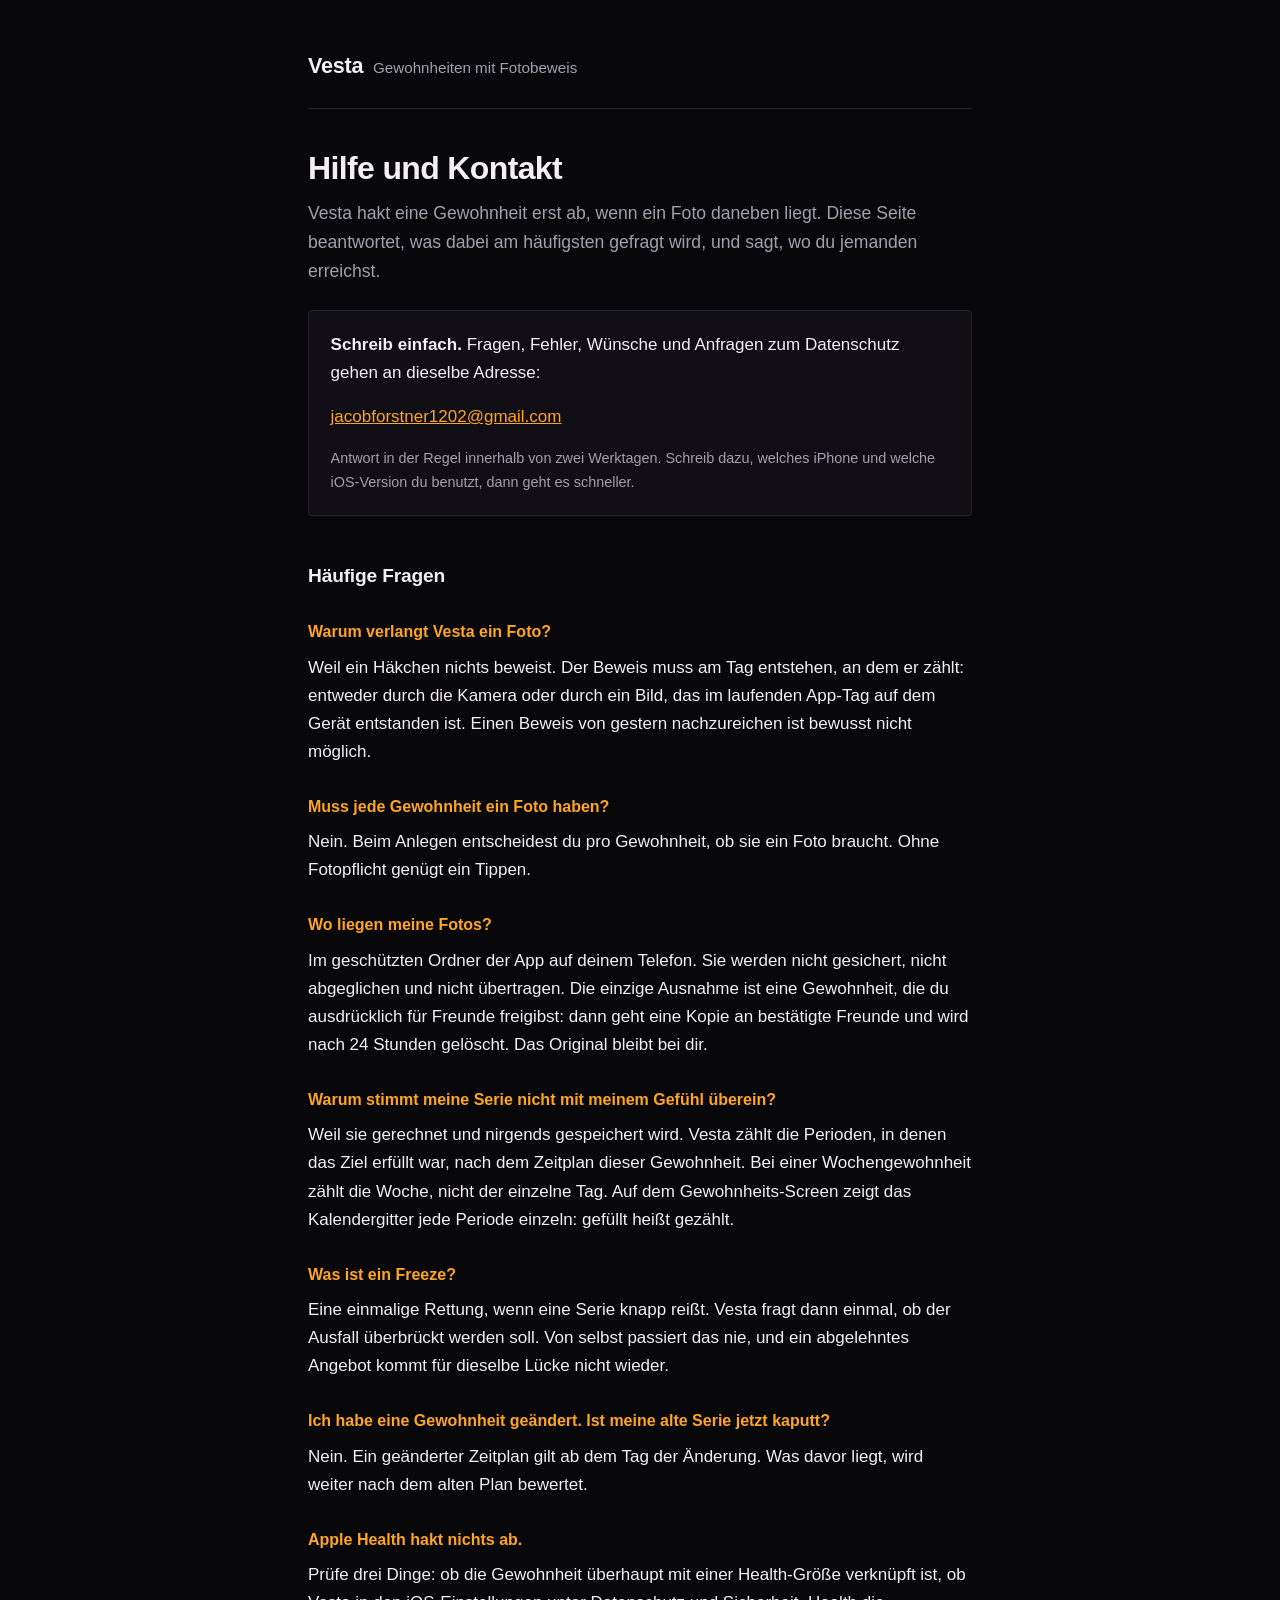
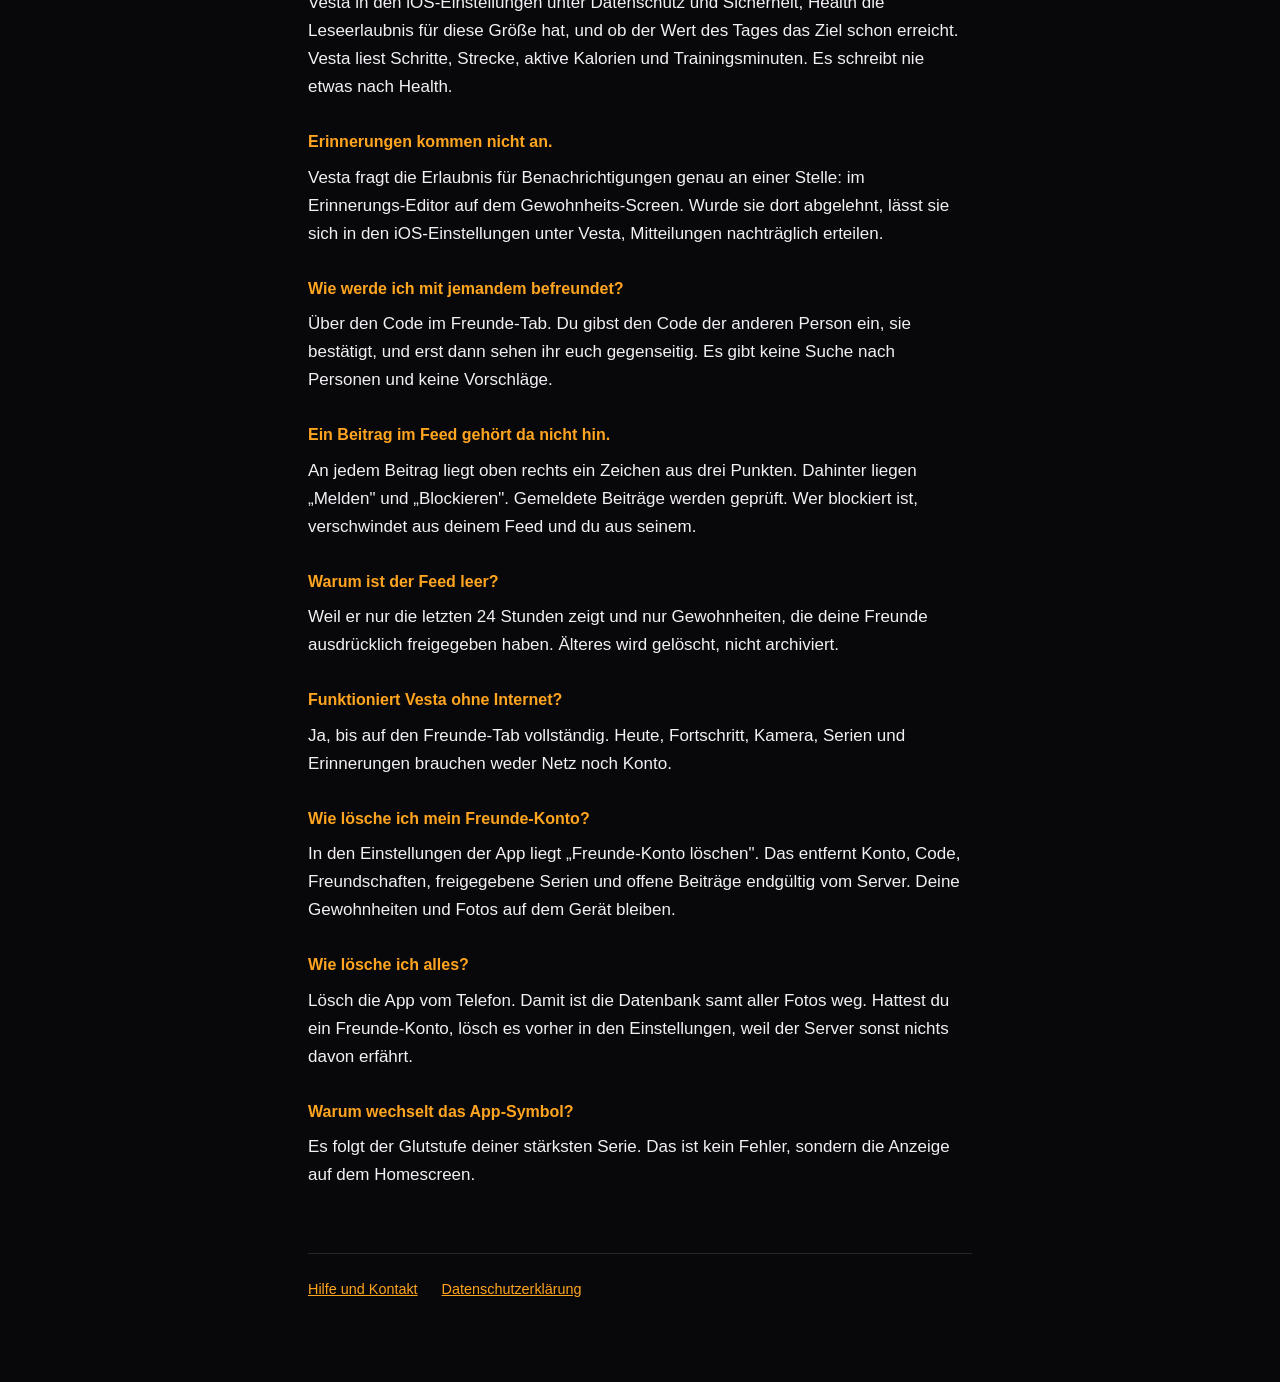
==== index.html @ f171bfe9 "Datenschutzerklärung und Support-Seite für Vesta Der App-Store-Eintrag verlangt beide URLs öffentlic" ====
<!doctype html>
<html lang="de">
<head>
<meta charset="utf-8">
<meta name="viewport" content="width=device-width, initial-scale=1">
<title>Vesta — Hilfe und Kontakt</title>
<link rel="stylesheet" href="style.css">
</head>
<body>
<div class="wrap">

<header class="top">
  <a class="brand" href="./"><strong>Vesta</strong> <span>Gewohnheiten mit Fotobeweis</span></a>
</header>

<h1>Hilfe und Kontakt</h1>
<p class="lede">Vesta hakt eine Gewohnheit erst ab, wenn ein Foto daneben liegt. Diese Seite beantwortet, was dabei am häufigsten gefragt wird, und sagt, wo du jemanden erreichst.</p>

<div class="card">
<p><strong>Schreib einfach.</strong> Fragen, Fehler, Wünsche und Anfragen zum Datenschutz gehen an dieselbe Adresse:</p>
<p><a href="mailto:jacobforstner1202@gmail.com">jacobforstner1202@gmail.com</a></p>
<p class="meta">Antwort in der Regel innerhalb von zwei Werktagen. Schreib dazu, welches iPhone und welche iOS&#8209;Version du benutzt, dann geht es schneller.</p>
</div>

<h2>Häufige Fragen</h2>

<h3>Warum verlangt Vesta ein Foto?</h3>
<p>Weil ein Häkchen nichts beweist. Der Beweis muss am Tag entstehen, an dem er zählt: entweder durch die Kamera oder durch ein Bild, das im laufenden App&#8209;Tag auf dem Gerät entstanden ist. Einen Beweis von gestern nachzureichen ist bewusst nicht möglich.</p>

<h3>Muss jede Gewohnheit ein Foto haben?</h3>
<p>Nein. Beim Anlegen entscheidest du pro Gewohnheit, ob sie ein Foto braucht. Ohne Fotopflicht genügt ein Tippen.</p>

<h3>Wo liegen meine Fotos?</h3>
<p>Im geschützten Ordner der App auf deinem Telefon. Sie werden nicht gesichert, nicht abgeglichen und nicht übertragen. Die einzige Ausnahme ist eine Gewohnheit, die du ausdrücklich für Freunde freigibst: dann geht eine Kopie an bestätigte Freunde und wird nach 24 Stunden gelöscht. Das Original bleibt bei dir.</p>

<h3>Warum stimmt meine Serie nicht mit meinem Gefühl überein?</h3>
<p>Weil sie gerechnet und nirgends gespeichert wird. Vesta zählt die Perioden, in denen das Ziel erfüllt war, nach dem Zeitplan dieser Gewohnheit. Bei einer Wochengewohnheit zählt die Woche, nicht der einzelne Tag. Auf dem Gewohnheits&#8209;Screen zeigt das Kalendergitter jede Periode einzeln: gefüllt heißt gezählt.</p>

<h3>Was ist ein Freeze?</h3>
<p>Eine einmalige Rettung, wenn eine Serie knapp reißt. Vesta fragt dann einmal, ob der Ausfall überbrückt werden soll. Von selbst passiert das nie, und ein abgelehntes Angebot kommt für dieselbe Lücke nicht wieder.</p>

<h3>Ich habe eine Gewohnheit geändert. Ist meine alte Serie jetzt kaputt?</h3>
<p>Nein. Ein geänderter Zeitplan gilt ab dem Tag der Änderung. Was davor liegt, wird weiter nach dem alten Plan bewertet.</p>

<h3>Apple Health hakt nichts ab.</h3>
<p>Prüfe drei Dinge: ob die Gewohnheit überhaupt mit einer Health&#8209;Größe verknüpft ist, ob Vesta in den iOS&#8209;Einstellungen unter Datenschutz und Sicherheit, Health die Leseerlaubnis für diese Größe hat, und ob der Wert des Tages das Ziel schon erreicht. Vesta liest Schritte, Strecke, aktive Kalorien und Trainingsminuten. Es schreibt nie etwas nach Health.</p>

<h3>Erinnerungen kommen nicht an.</h3>
<p>Vesta fragt die Erlaubnis für Benachrichtigungen genau an einer Stelle: im Erinnerungs&#8209;Editor auf dem Gewohnheits&#8209;Screen. Wurde sie dort abgelehnt, lässt sie sich in den iOS&#8209;Einstellungen unter Vesta, Mitteilungen nachträglich erteilen.</p>

<h3>Wie werde ich mit jemandem befreundet?</h3>
<p>Über den Code im Freunde&#8209;Tab. Du gibst den Code der anderen Person ein, sie bestätigt, und erst dann sehen ihr euch gegenseitig. Es gibt keine Suche nach Personen und keine Vorschläge.</p>

<h3>Ein Beitrag im Feed gehört da nicht hin.</h3>
<p>An jedem Beitrag liegt oben rechts ein Zeichen aus drei Punkten. Dahinter liegen „Melden" und „Blockieren". Gemeldete Beiträge werden geprüft. Wer blockiert ist, verschwindet aus deinem Feed und du aus seinem.</p>

<h3>Warum ist der Feed leer?</h3>
<p>Weil er nur die letzten 24 Stunden zeigt und nur Gewohnheiten, die deine Freunde ausdrücklich freigegeben haben. Älteres wird gelöscht, nicht archiviert.</p>

<h3>Funktioniert Vesta ohne Internet?</h3>
<p>Ja, bis auf den Freunde&#8209;Tab vollständig. Heute, Fortschritt, Kamera, Serien und Erinnerungen brauchen weder Netz noch Konto.</p>

<h3>Wie lösche ich mein Freunde&#8209;Konto?</h3>
<p>In den Einstellungen der App liegt „Freunde&#8209;Konto löschen". Das entfernt Konto, Code, Freundschaften, freigegebene Serien und offene Beiträge endgültig vom Server. Deine Gewohnheiten und Fotos auf dem Gerät bleiben.</p>

<h3>Wie lösche ich alles?</h3>
<p>Lösch die App vom Telefon. Damit ist die Datenbank samt aller Fotos weg. Hattest du ein Freunde&#8209;Konto, lösch es vorher in den Einstellungen, weil der Server sonst nichts davon erfährt.</p>

<h3>Warum wechselt das App&#8209;Symbol?</h3>
<p>Es folgt der Glutstufe deiner stärksten Serie. Das ist kein Fehler, sondern die Anzeige auf dem Homescreen.</p>

<footer class="bottom">
  <a href="./">Hilfe und Kontakt</a>
  <a href="datenschutz.html">Datenschutzerklärung</a>
</footer>

</div>
</body>
</html>
---- style.css ----
:root {
  --bg: #08070A;
  --surface: #100E14;
  --border: #262230;
  --text: #F2EFF5;
  --muted: #A39FAD;
  --ember: #FFA51F;
}

* { box-sizing: border-box; }

html { -webkit-text-size-adjust: 100%; }

body {
  margin: 0;
  background: var(--bg);
  color: var(--text);
  font-family: -apple-system, BlinkMacSystemFont, "Segoe UI", Roboto, Helvetica, Arial, sans-serif;
  font-size: 17px;
  line-height: 1.65;
}

.wrap {
  max-width: 44rem;
  margin: 0 auto;
  padding: 3rem 1.25rem 5rem;
}

header.top {
  border-bottom: 1px solid var(--border);
  margin-bottom: 2.5rem;
  padding-bottom: 1.5rem;
}

.brand {
  display: flex;
  align-items: baseline;
  gap: 0.6rem;
  text-decoration: none;
  color: var(--text);
}

.brand strong { font-size: 1.35rem; letter-spacing: -0.01em; }
.brand span { color: var(--muted); font-size: 0.95rem; }

h1 {
  font-size: 2rem;
  line-height: 1.2;
  letter-spacing: -0.02em;
  margin: 0 0 0.75rem;
}

h2 {
  font-size: 1.2rem;
  margin: 2.75rem 0 0.75rem;
  letter-spacing: -0.01em;
}

h3 {
  font-size: 1rem;
  margin: 1.75rem 0 0.5rem;
  color: var(--ember);
}

p, ul, ol { margin: 0 0 1rem; }
ul, ol { padding-left: 1.35rem; }
li { margin-bottom: 0.4rem; }

a { color: var(--ember); }

.lede {
  color: var(--muted);
  font-size: 1.1rem;
}

.card {
  background: var(--surface);
  border: 1px solid var(--border);
  border-radius: 4px;
  padding: 1.25rem 1.35rem;
  margin: 1.5rem 0;
}

.card p:last-child, .card ul:last-child { margin-bottom: 0; }

.meta { color: var(--muted); font-size: 0.9rem; }

address { font-style: normal; }

table { border-collapse: collapse; width: 100%; font-size: 0.95rem; }
th, td { text-align: left; padding: 0.6rem 0.5rem; border-bottom: 1px solid var(--border); vertical-align: top; }
th { color: var(--muted); font-weight: 600; }

.scroll { overflow-x: auto; }

footer.bottom {
  border-top: 1px solid var(--border);
  margin-top: 4rem;
  padding-top: 1.5rem;
  color: var(--muted);
  font-size: 0.9rem;
}

footer.bottom a { margin-right: 1.25rem; }
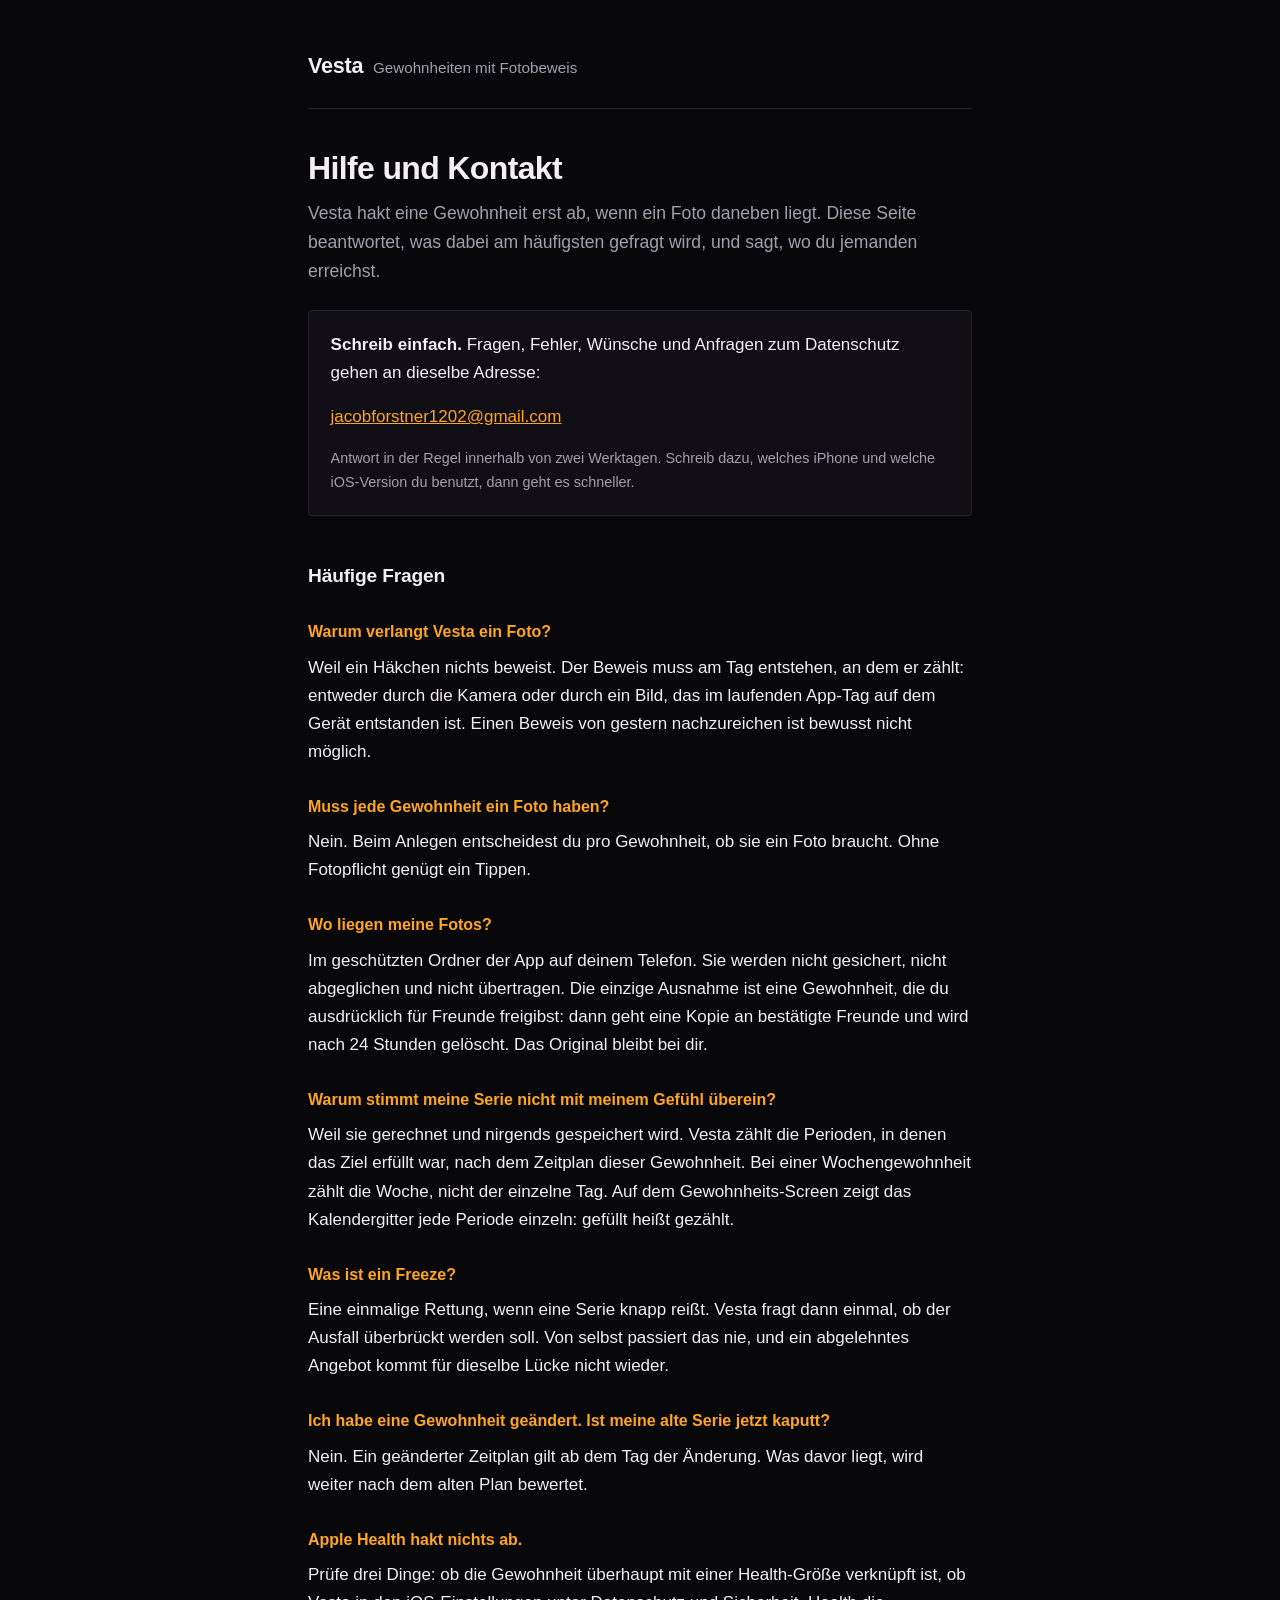
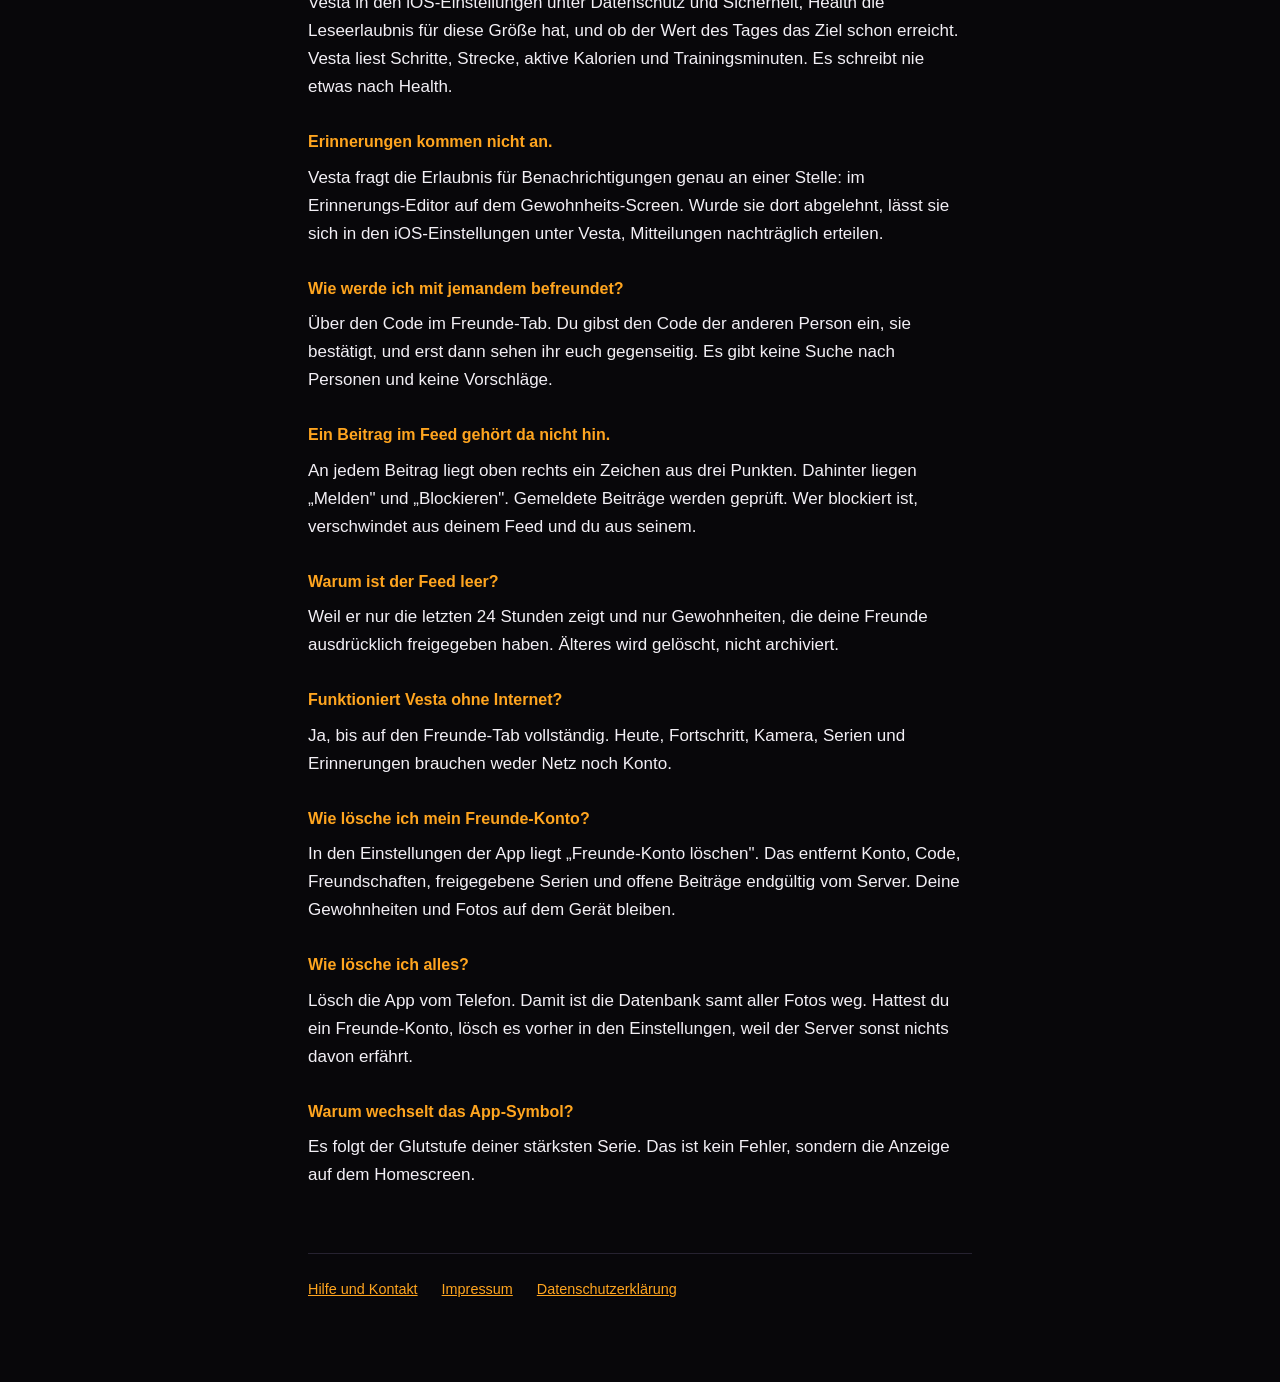
==== commit 3e27ce7b: "Link Impressum from help page footer" ====
--- a/index.html
+++ b/index.html
@@ -71,6 +71,7 @@
 
 <footer class="bottom">
   <a href="./">Hilfe und Kontakt</a>
+  <a href="impressum.html">Impressum</a>
   <a href="datenschutz.html">Datenschutzerklärung</a>
 </footer>
 
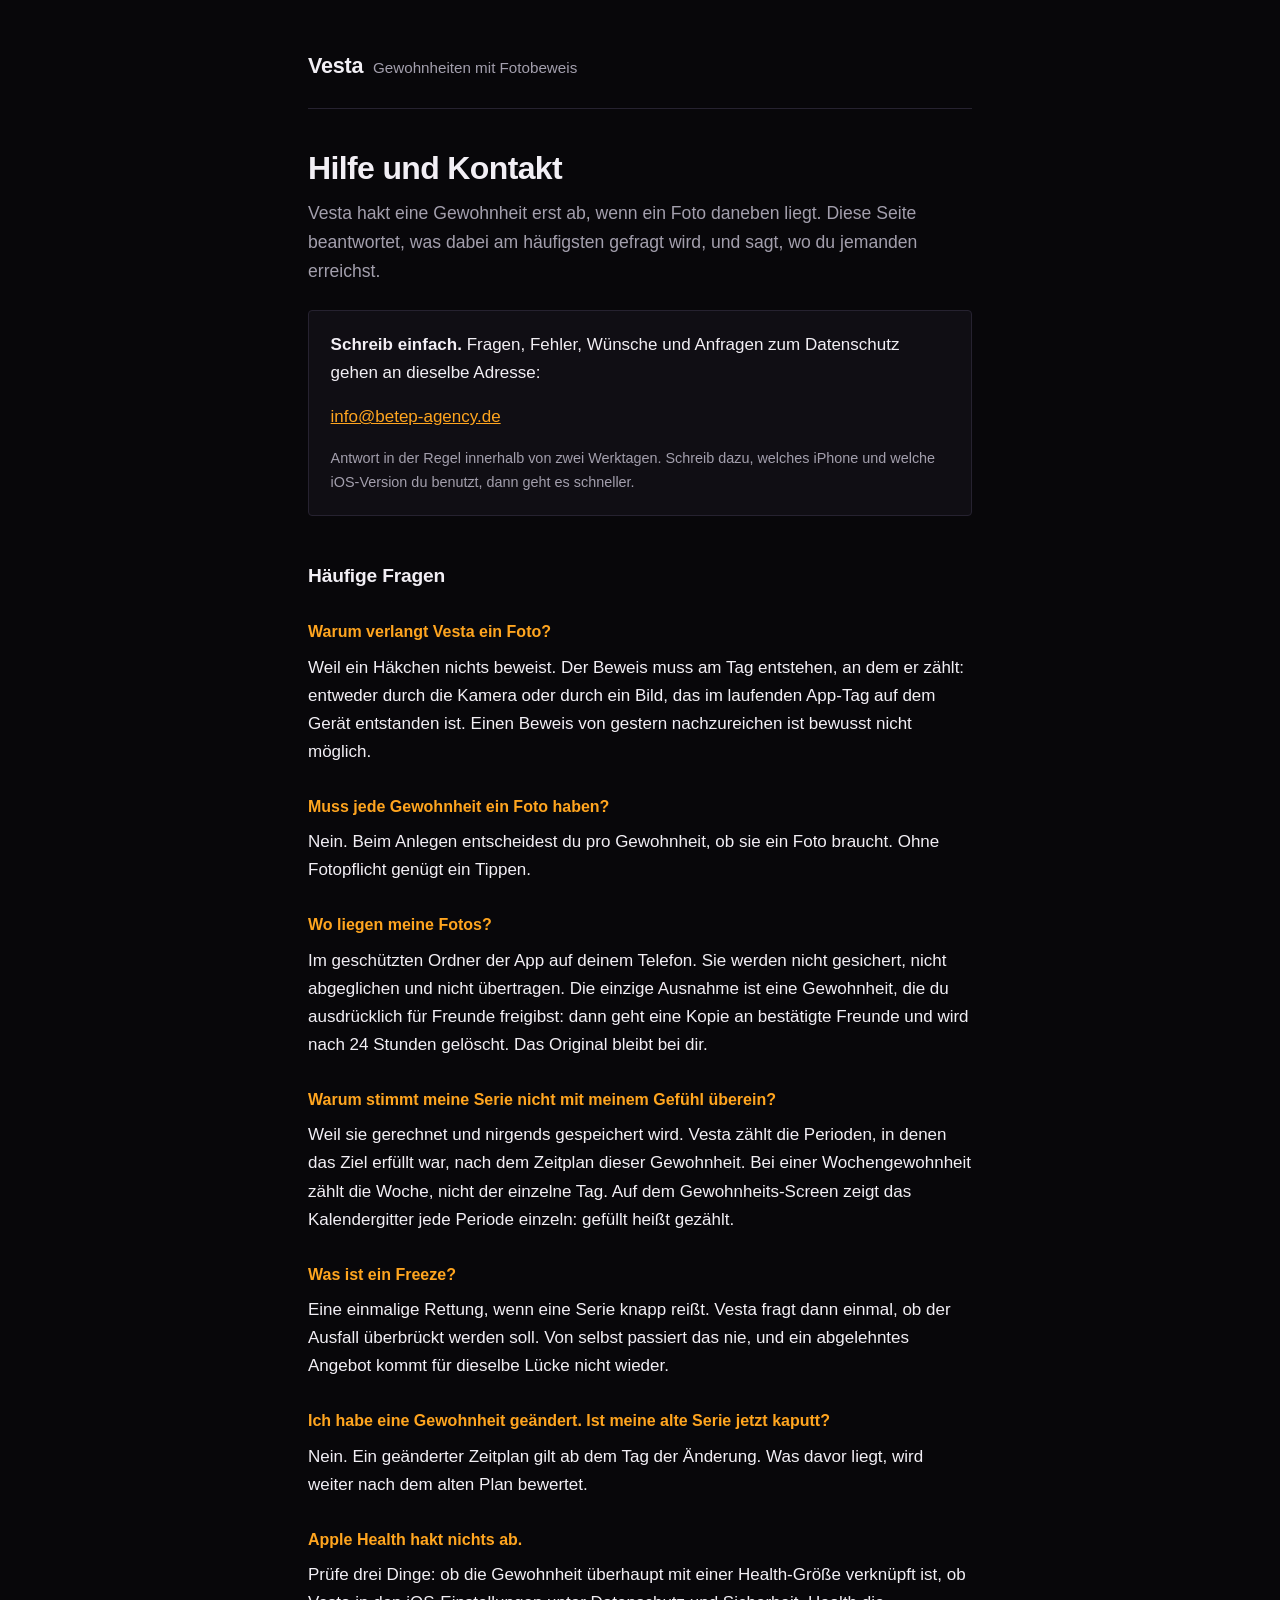
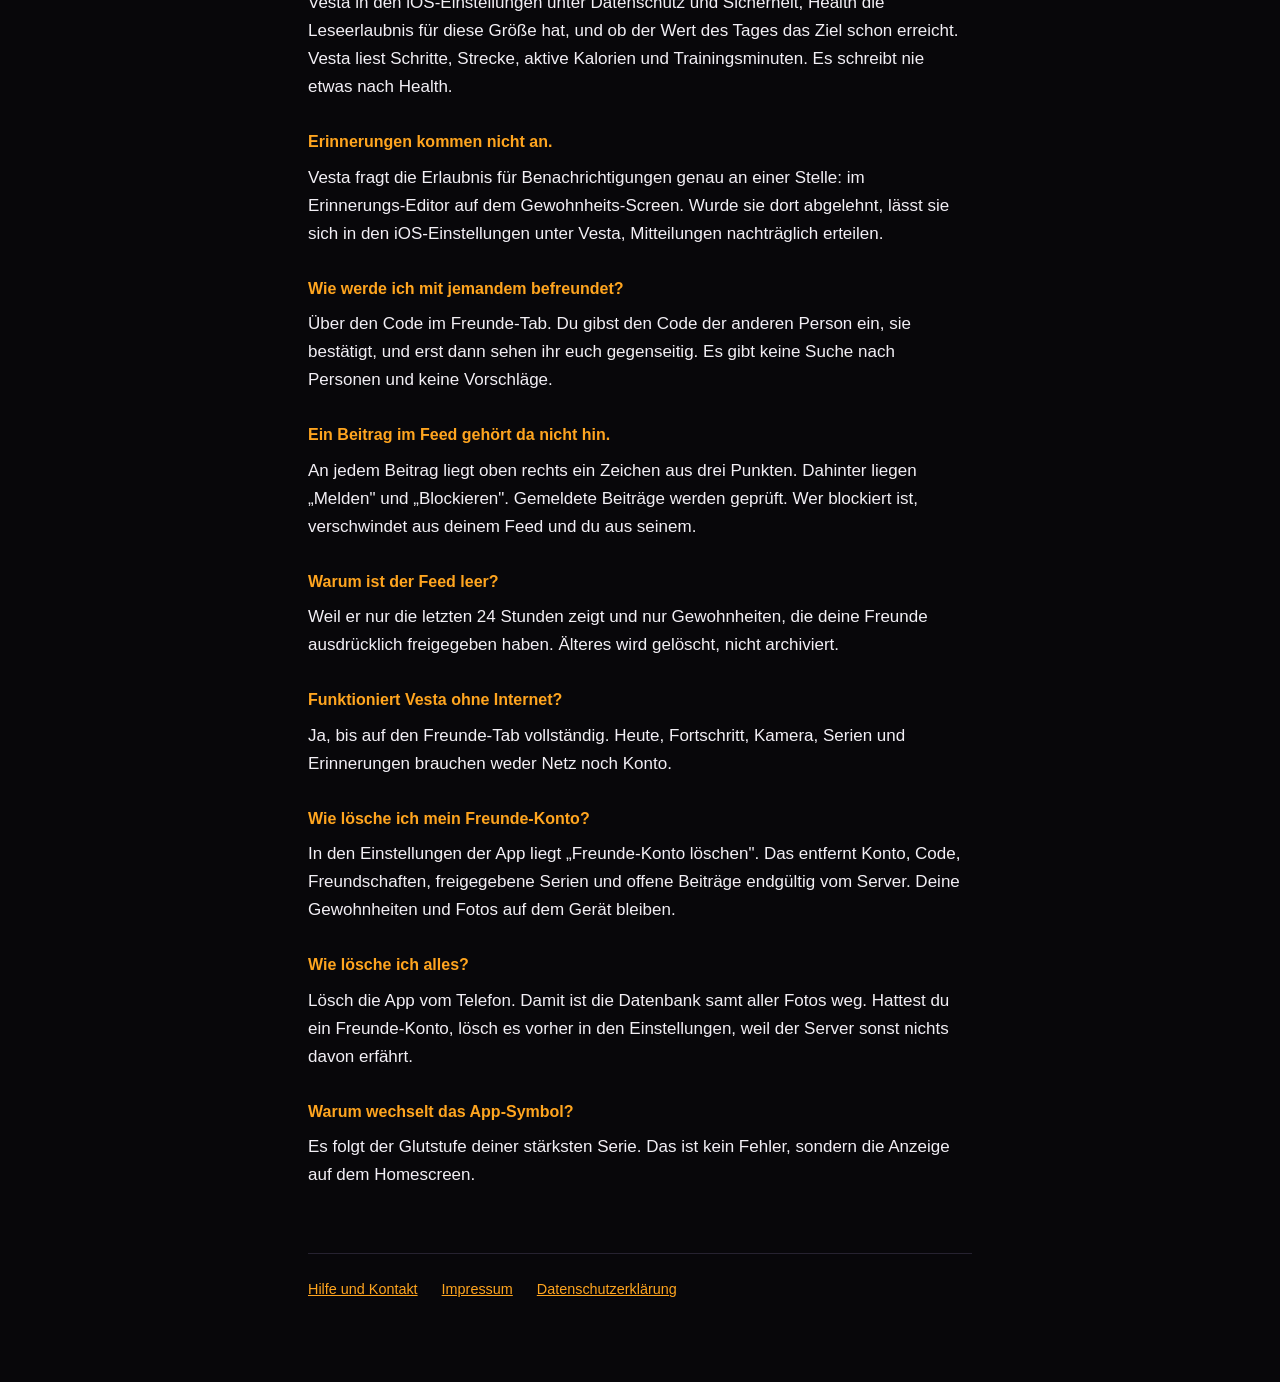
==== commit 02cec1e3: "Kontakt auf info@betep-agency.de, Inhaber Dominik Arndt benennen Co-Authored-By: Claude Opus 5 (1M c" ====
--- a/index.html
+++ b/index.html
@@ -18,7 +18,7 @@
 
 <div class="card">
 <p><strong>Schreib einfach.</strong> Fragen, Fehler, Wünsche und Anfragen zum Datenschutz gehen an dieselbe Adresse:</p>
-<p><a href="mailto:jacobforstner1202@gmail.com">jacobforstner1202@gmail.com</a></p>
+<p><a href="mailto:info@betep-agency.de">info@betep-agency.de</a></p>
 <p class="meta">Antwort in der Regel innerhalb von zwei Werktagen. Schreib dazu, welches iPhone und welche iOS&#8209;Version du benutzt, dann geht es schneller.</p>
 </div>
 
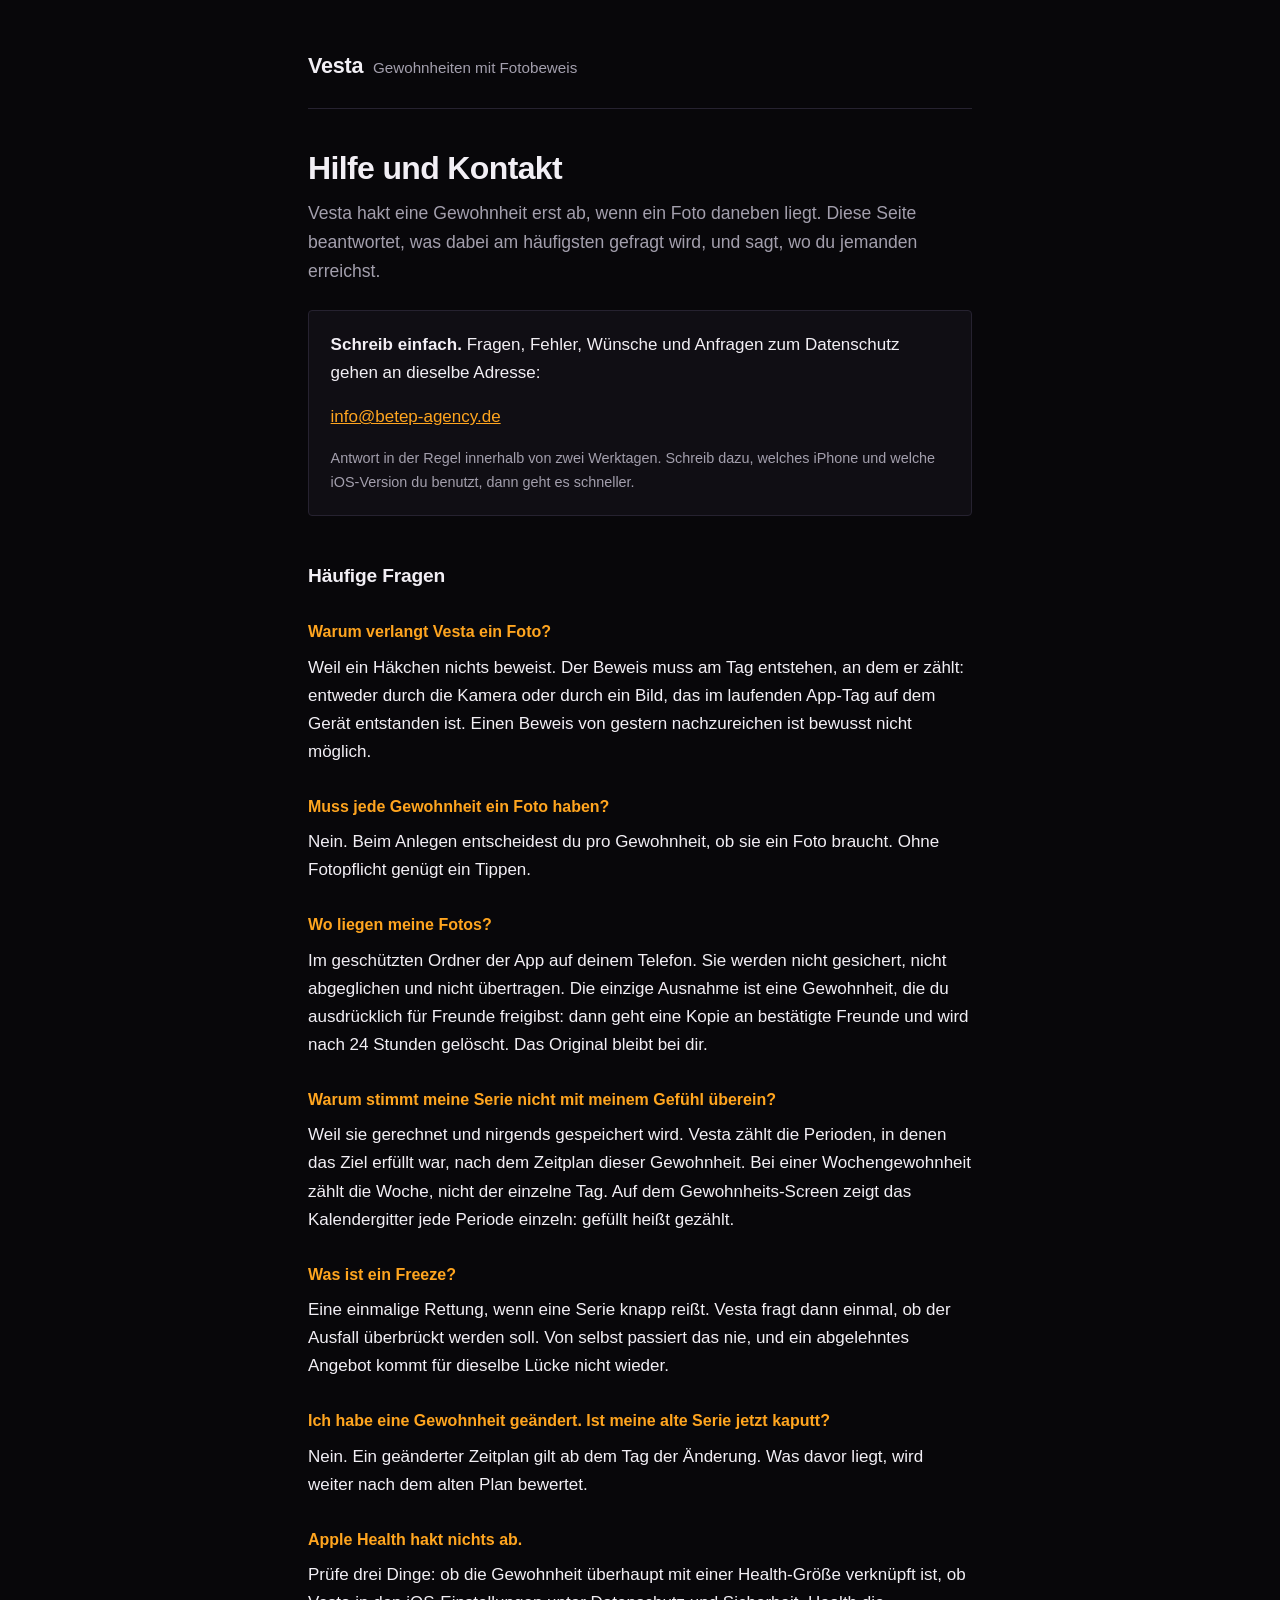
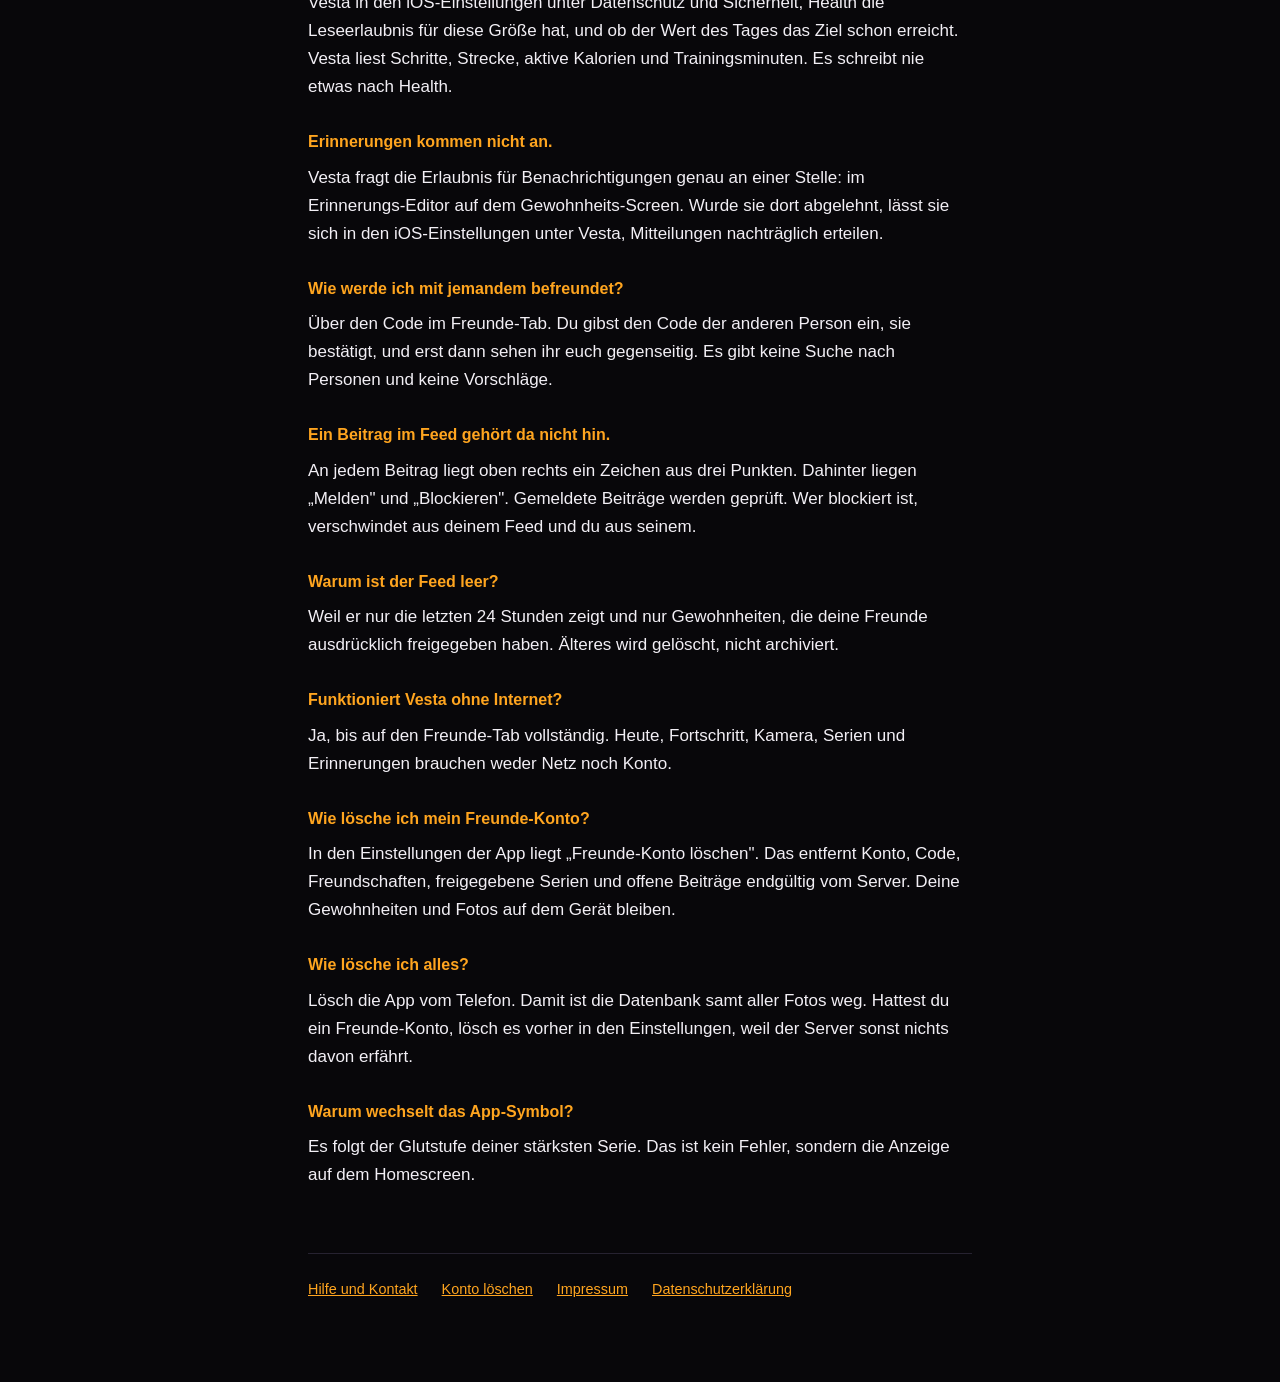
==== commit f7f480d7: "Add the account deletion page and link it from every footer Google Play requires a public page that " ====
--- a/index.html
+++ b/index.html
@@ -71,6 +71,7 @@
 
 <footer class="bottom">
   <a href="./">Hilfe und Kontakt</a>
+  <a href="loeschung.html">Konto löschen</a>
   <a href="impressum.html">Impressum</a>
   <a href="datenschutz.html">Datenschutzerklärung</a>
 </footer>
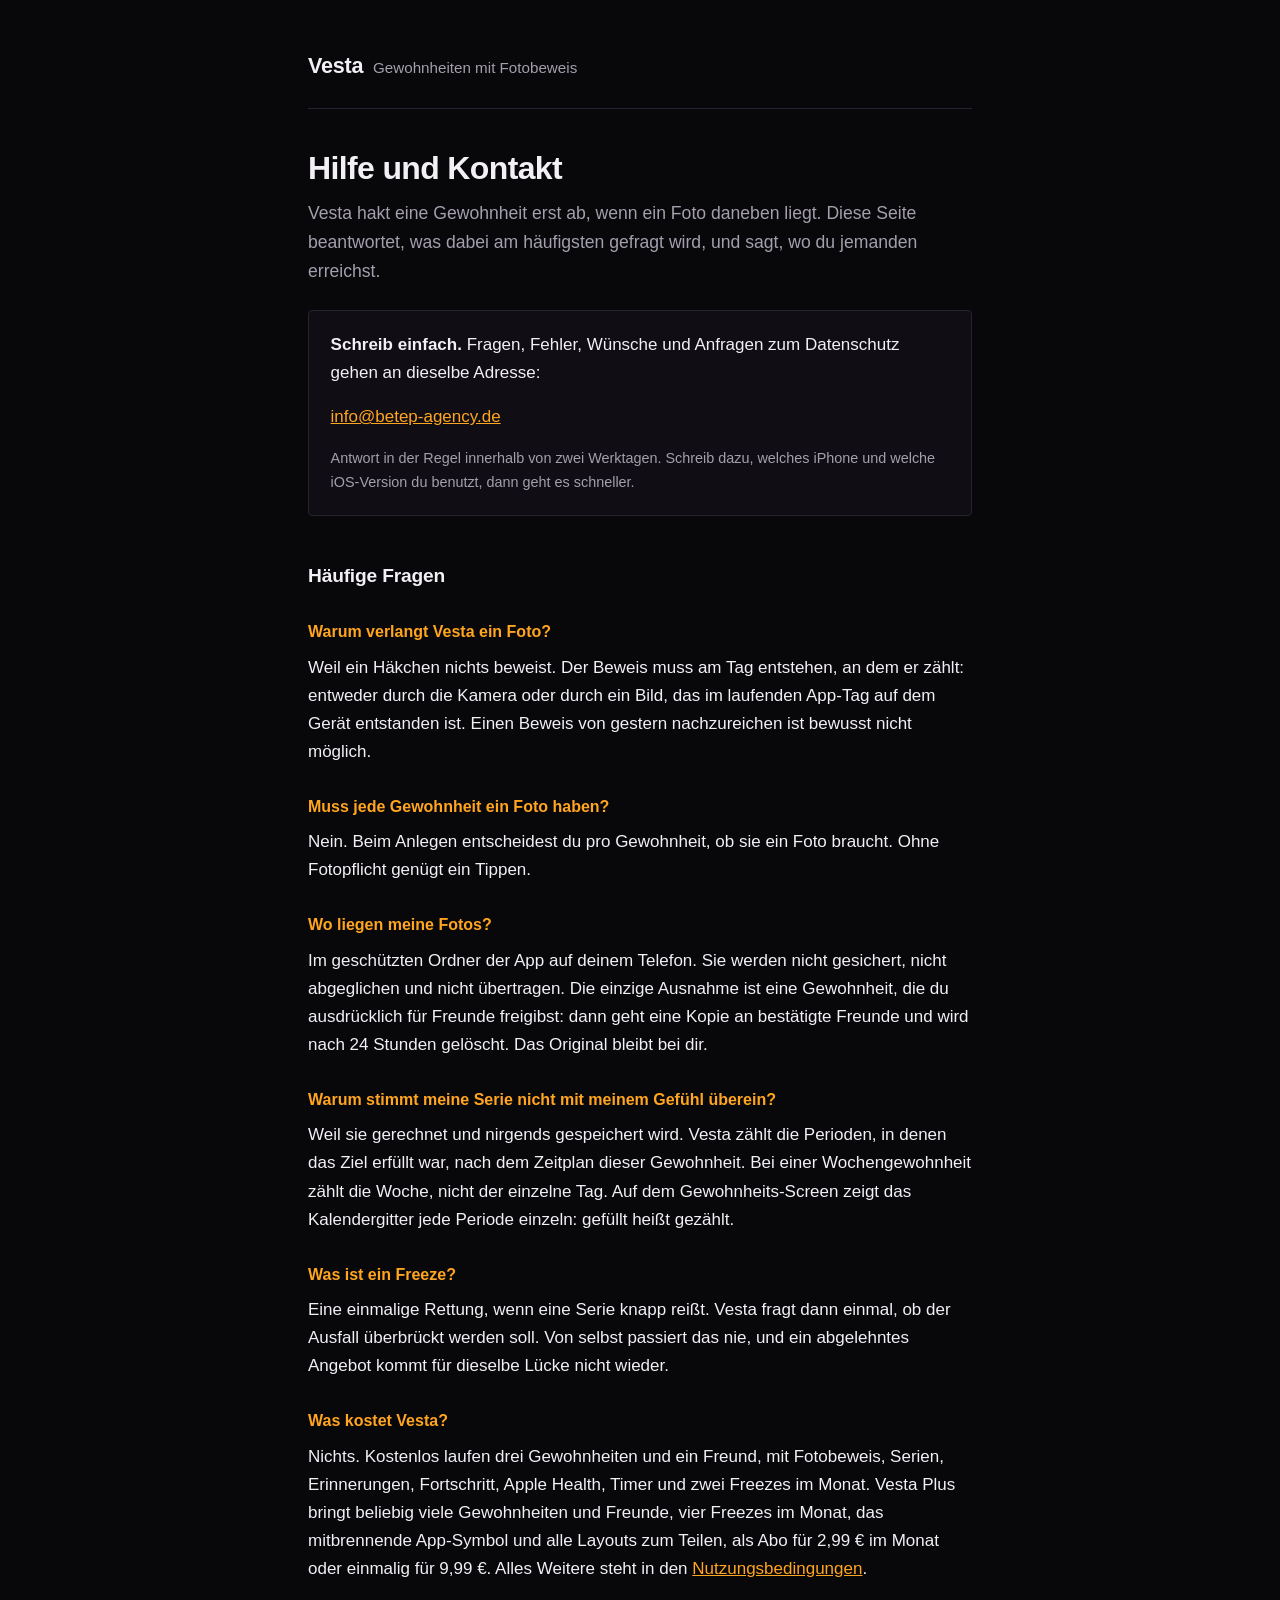
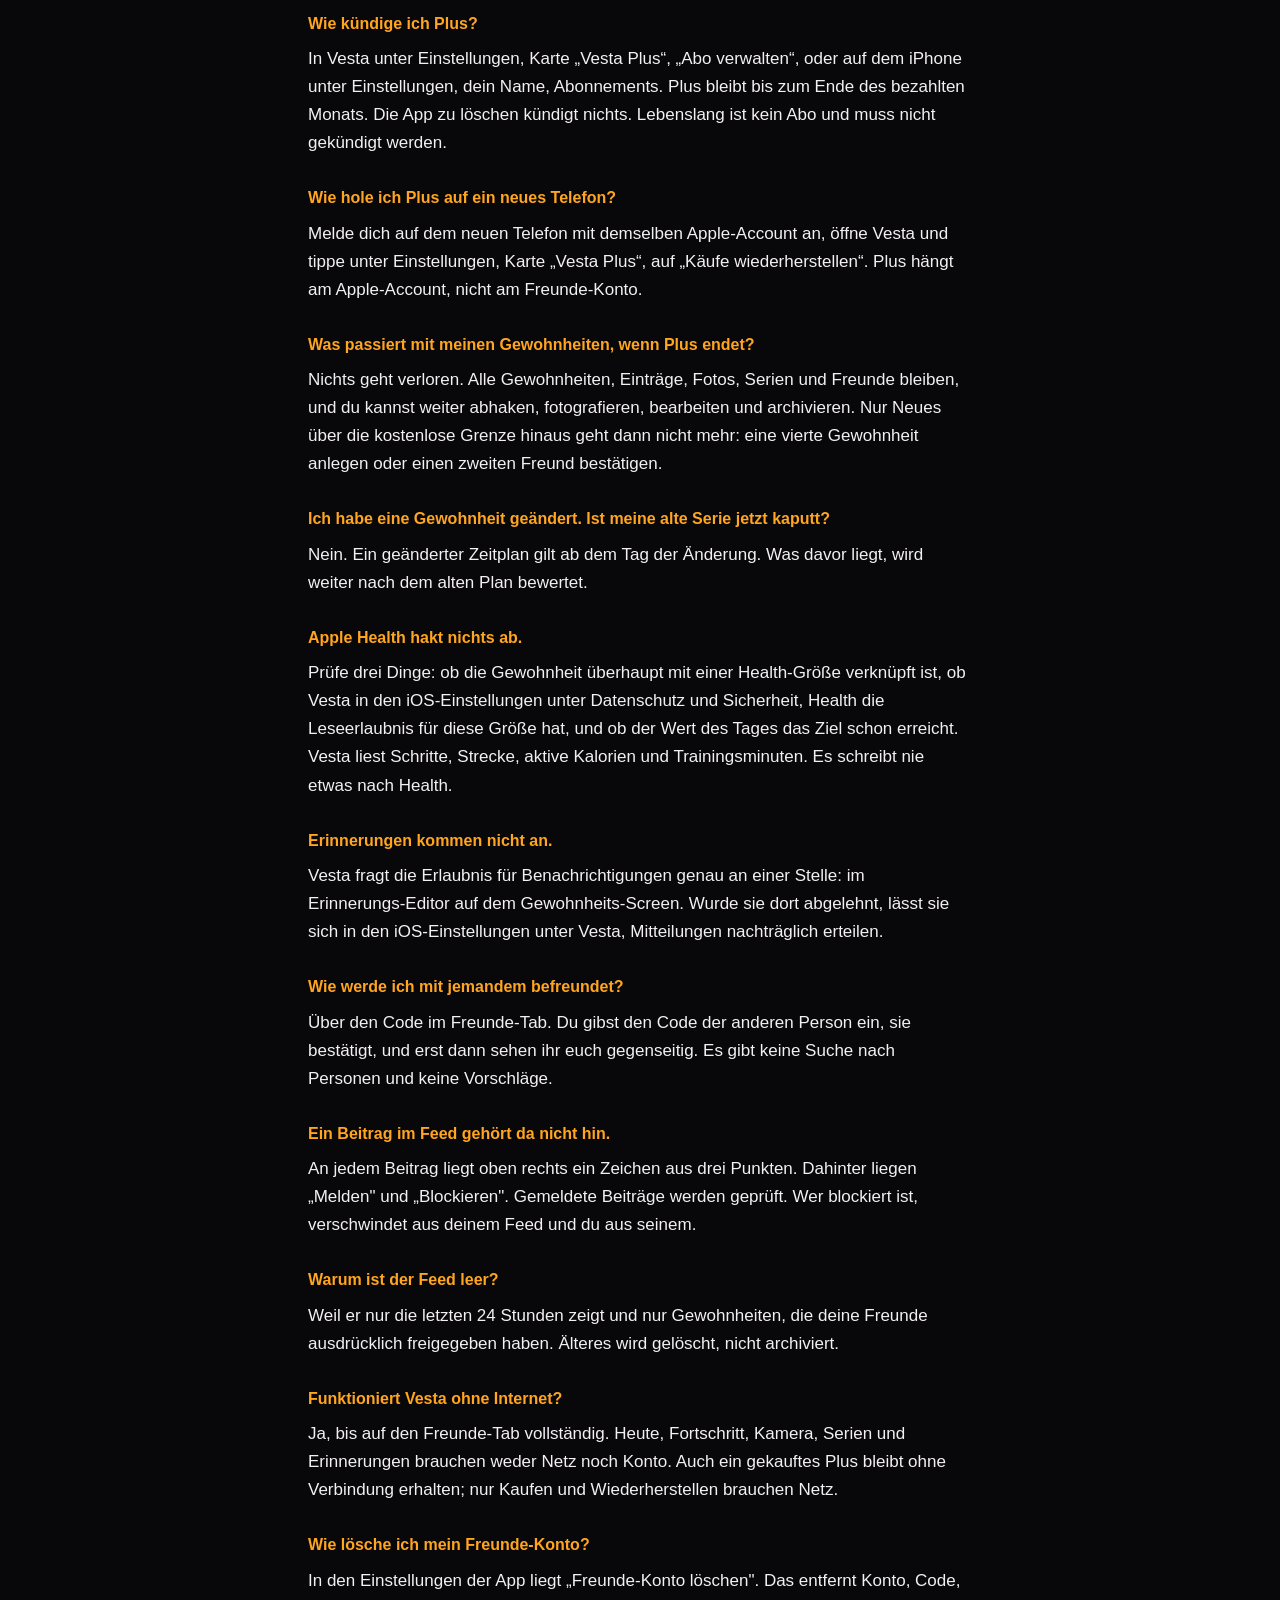
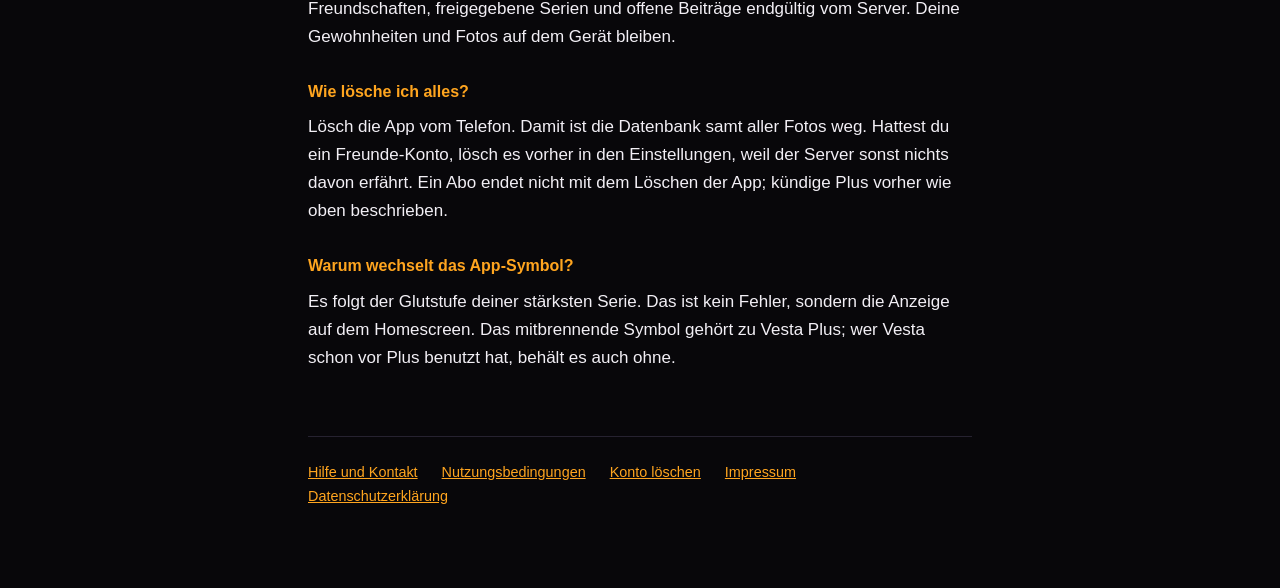
==== commit e840371a: "Add terms of use and the purchases section for Vesta Plus New page nutzungsbedingungen.html: provide" ====
--- a/index.html
+++ b/index.html
@@ -39,6 +39,18 @@
 <h3>Was ist ein Freeze?</h3>
 <p>Eine einmalige Rettung, wenn eine Serie knapp reißt. Vesta fragt dann einmal, ob der Ausfall überbrückt werden soll. Von selbst passiert das nie, und ein abgelehntes Angebot kommt für dieselbe Lücke nicht wieder.</p>
 
+<h3>Was kostet Vesta?</h3>
+<p>Nichts. Kostenlos laufen drei Gewohnheiten und ein Freund, mit Fotobeweis, Serien, Erinnerungen, Fortschritt, Apple Health, Timer und zwei Freezes im Monat. Vesta Plus bringt beliebig viele Gewohnheiten und Freunde, vier Freezes im Monat, das mitbrennende App&#8209;Symbol und alle Layouts zum Teilen, als Abo für 2,99 € im Monat oder einmalig für 9,99 €. Alles Weitere steht in den <a href="nutzungsbedingungen.html">Nutzungsbedingungen</a>.</p>
+
+<h3>Wie kündige ich Plus?</h3>
+<p>In Vesta unter Einstellungen, Karte „Vesta Plus“, „Abo verwalten“, oder auf dem iPhone unter Einstellungen, dein Name, Abonnements. Plus bleibt bis zum Ende des bezahlten Monats. Die App zu löschen kündigt nichts. Lebenslang ist kein Abo und muss nicht gekündigt werden.</p>
+
+<h3>Wie hole ich Plus auf ein neues Telefon?</h3>
+<p>Melde dich auf dem neuen Telefon mit demselben Apple&#8209;Account an, öffne Vesta und tippe unter Einstellungen, Karte „Vesta Plus“, auf „Käufe wiederherstellen“. Plus hängt am Apple&#8209;Account, nicht am Freunde&#8209;Konto.</p>
+
+<h3>Was passiert mit meinen Gewohnheiten, wenn Plus endet?</h3>
+<p>Nichts geht verloren. Alle Gewohnheiten, Einträge, Fotos, Serien und Freunde bleiben, und du kannst weiter abhaken, fotografieren, bearbeiten und archivieren. Nur Neues über die kostenlose Grenze hinaus geht dann nicht mehr: eine vierte Gewohnheit anlegen oder einen zweiten Freund bestätigen.</p>
+
 <h3>Ich habe eine Gewohnheit geändert. Ist meine alte Serie jetzt kaputt?</h3>
 <p>Nein. Ein geänderter Zeitplan gilt ab dem Tag der Änderung. Was davor liegt, wird weiter nach dem alten Plan bewertet.</p>
 
@@ -58,19 +70,20 @@
 <p>Weil er nur die letzten 24 Stunden zeigt und nur Gewohnheiten, die deine Freunde ausdrücklich freigegeben haben. Älteres wird gelöscht, nicht archiviert.</p>
 
 <h3>Funktioniert Vesta ohne Internet?</h3>
-<p>Ja, bis auf den Freunde&#8209;Tab vollständig. Heute, Fortschritt, Kamera, Serien und Erinnerungen brauchen weder Netz noch Konto.</p>
+<p>Ja, bis auf den Freunde&#8209;Tab vollständig. Heute, Fortschritt, Kamera, Serien und Erinnerungen brauchen weder Netz noch Konto. Auch ein gekauftes Plus bleibt ohne Verbindung erhalten; nur Kaufen und Wiederherstellen brauchen Netz.</p>
 
 <h3>Wie lösche ich mein Freunde&#8209;Konto?</h3>
 <p>In den Einstellungen der App liegt „Freunde&#8209;Konto löschen". Das entfernt Konto, Code, Freundschaften, freigegebene Serien und offene Beiträge endgültig vom Server. Deine Gewohnheiten und Fotos auf dem Gerät bleiben.</p>
 
 <h3>Wie lösche ich alles?</h3>
-<p>Lösch die App vom Telefon. Damit ist die Datenbank samt aller Fotos weg. Hattest du ein Freunde&#8209;Konto, lösch es vorher in den Einstellungen, weil der Server sonst nichts davon erfährt.</p>
+<p>Lösch die App vom Telefon. Damit ist die Datenbank samt aller Fotos weg. Hattest du ein Freunde&#8209;Konto, lösch es vorher in den Einstellungen, weil der Server sonst nichts davon erfährt. Ein Abo endet nicht mit dem Löschen der App; kündige Plus vorher wie oben beschrieben.</p>
 
 <h3>Warum wechselt das App&#8209;Symbol?</h3>
-<p>Es folgt der Glutstufe deiner stärksten Serie. Das ist kein Fehler, sondern die Anzeige auf dem Homescreen.</p>
+<p>Es folgt der Glutstufe deiner stärksten Serie. Das ist kein Fehler, sondern die Anzeige auf dem Homescreen. Das mitbrennende Symbol gehört zu Vesta Plus; wer Vesta schon vor Plus benutzt hat, behält es auch ohne.</p>
 
 <footer class="bottom">
   <a href="./">Hilfe und Kontakt</a>
+  <a href="nutzungsbedingungen.html">Nutzungsbedingungen</a>
   <a href="loeschung.html">Konto löschen</a>
   <a href="impressum.html">Impressum</a>
   <a href="datenschutz.html">Datenschutzerklärung</a>
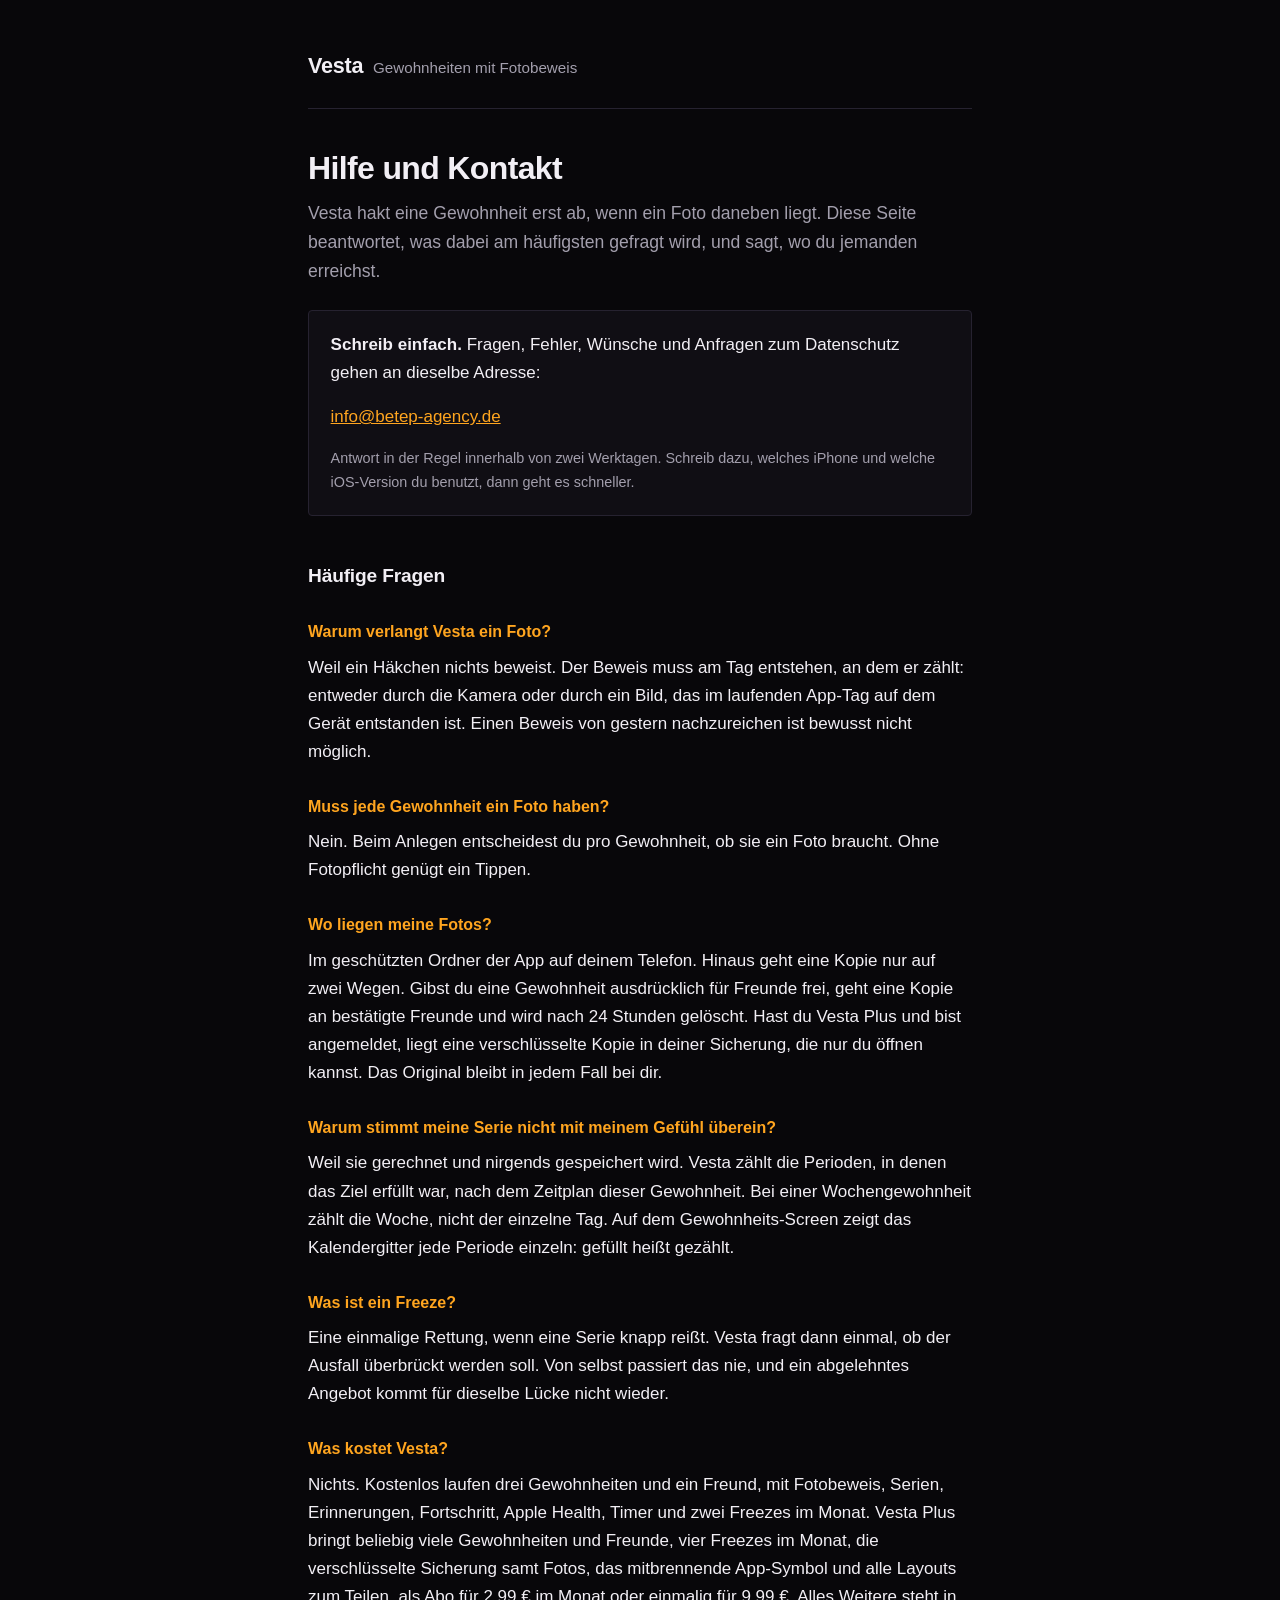
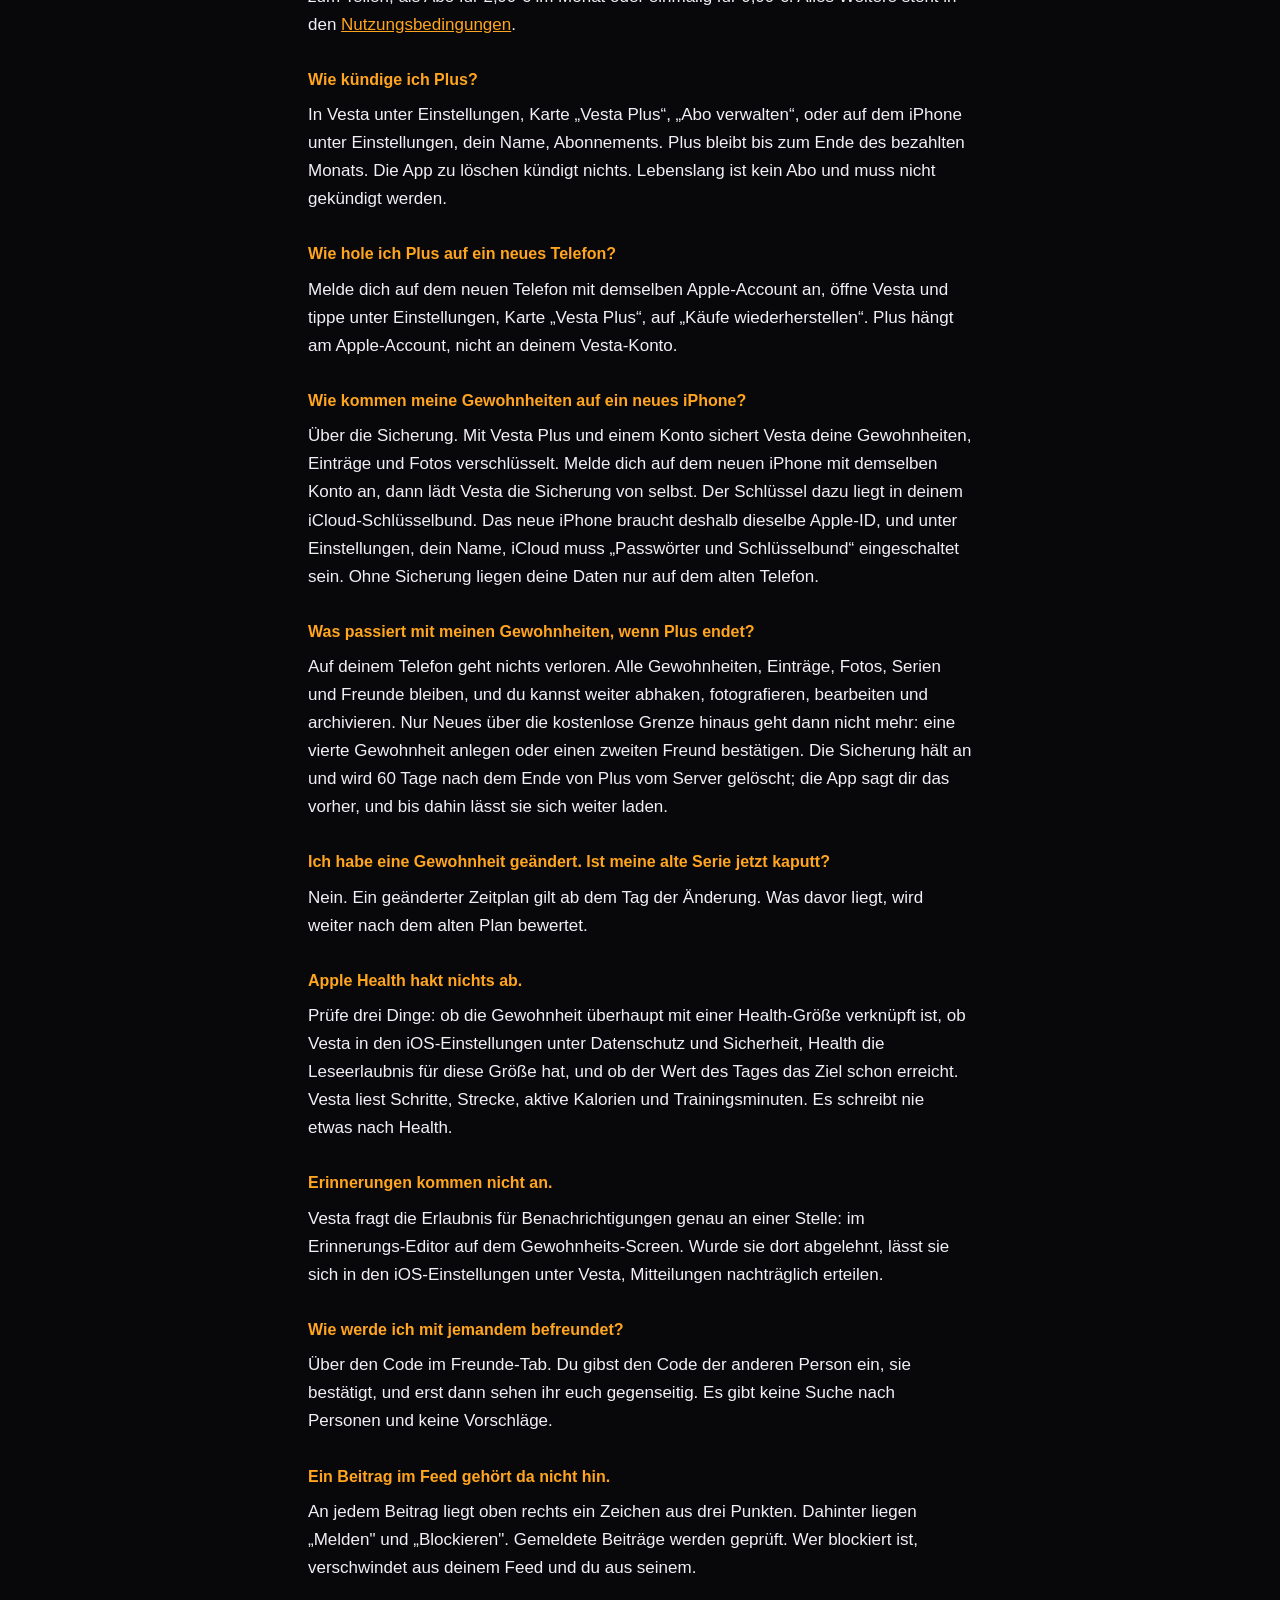
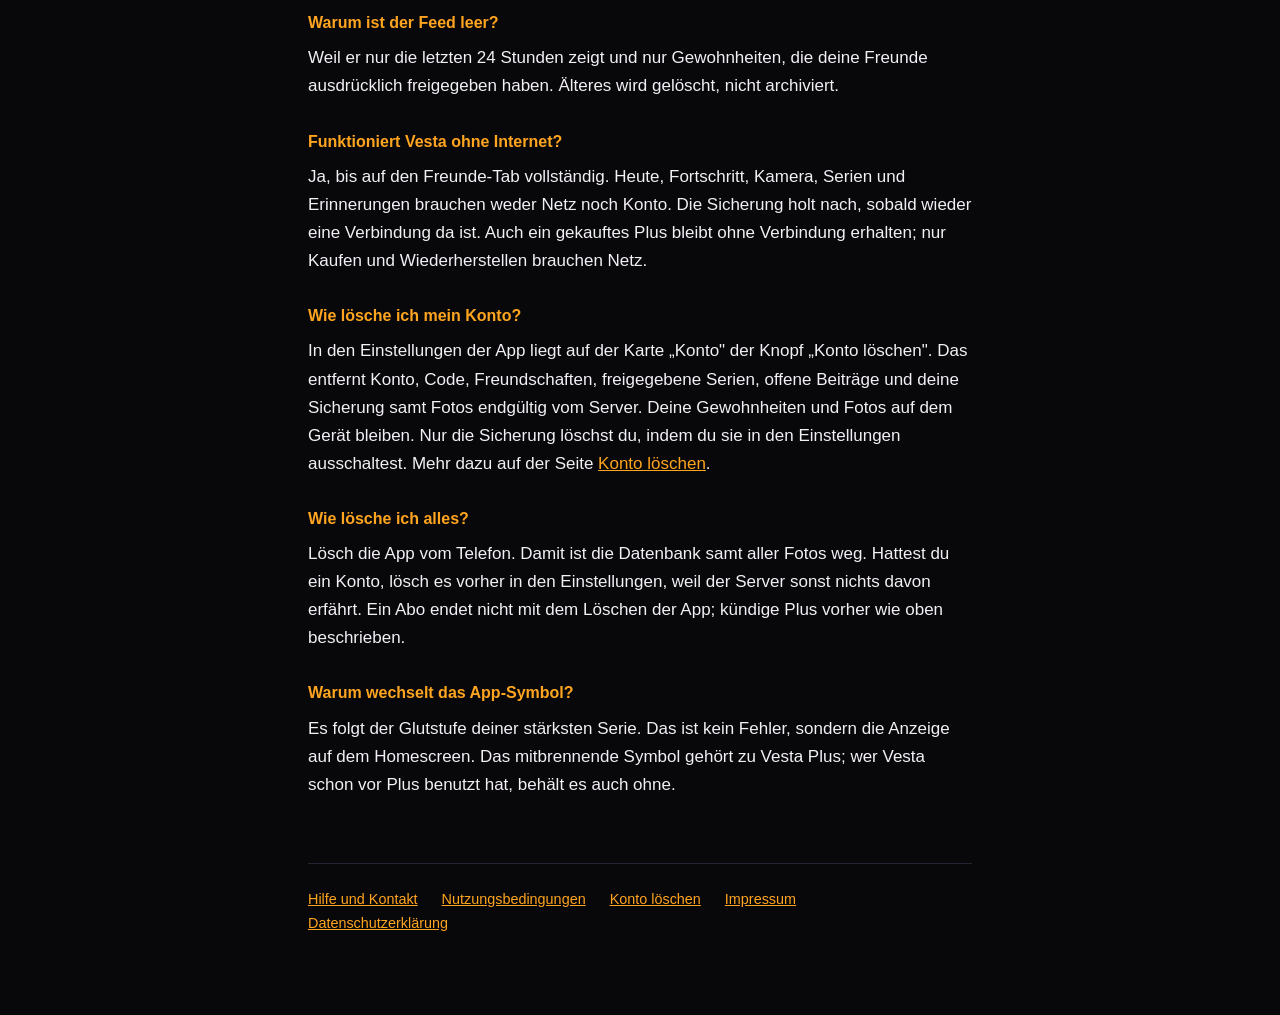
==== commit 0eb18c4d: "Describe the encrypted backup with Vesta Plus Vesta 1.1.0 adds an end-to-end encrypted backup (specs" ====
--- a/index.html
+++ b/index.html
@@ -31,7 +31,7 @@
 <p>Nein. Beim Anlegen entscheidest du pro Gewohnheit, ob sie ein Foto braucht. Ohne Fotopflicht genügt ein Tippen.</p>
 
 <h3>Wo liegen meine Fotos?</h3>
-<p>Im geschützten Ordner der App auf deinem Telefon. Sie werden nicht gesichert, nicht abgeglichen und nicht übertragen. Die einzige Ausnahme ist eine Gewohnheit, die du ausdrücklich für Freunde freigibst: dann geht eine Kopie an bestätigte Freunde und wird nach 24 Stunden gelöscht. Das Original bleibt bei dir.</p>
+<p>Im geschützten Ordner der App auf deinem Telefon. Hinaus geht eine Kopie nur auf zwei Wegen. Gibst du eine Gewohnheit ausdrücklich für Freunde frei, geht eine Kopie an bestätigte Freunde und wird nach 24 Stunden gelöscht. Hast du Vesta Plus und bist angemeldet, liegt eine verschlüsselte Kopie in deiner Sicherung, die nur du öffnen kannst. Das Original bleibt in jedem Fall bei dir.</p>
 
 <h3>Warum stimmt meine Serie nicht mit meinem Gefühl überein?</h3>
 <p>Weil sie gerechnet und nirgends gespeichert wird. Vesta zählt die Perioden, in denen das Ziel erfüllt war, nach dem Zeitplan dieser Gewohnheit. Bei einer Wochengewohnheit zählt die Woche, nicht der einzelne Tag. Auf dem Gewohnheits&#8209;Screen zeigt das Kalendergitter jede Periode einzeln: gefüllt heißt gezählt.</p>
@@ -40,16 +40,19 @@
 <p>Eine einmalige Rettung, wenn eine Serie knapp reißt. Vesta fragt dann einmal, ob der Ausfall überbrückt werden soll. Von selbst passiert das nie, und ein abgelehntes Angebot kommt für dieselbe Lücke nicht wieder.</p>
 
 <h3>Was kostet Vesta?</h3>
-<p>Nichts. Kostenlos laufen drei Gewohnheiten und ein Freund, mit Fotobeweis, Serien, Erinnerungen, Fortschritt, Apple Health, Timer und zwei Freezes im Monat. Vesta Plus bringt beliebig viele Gewohnheiten und Freunde, vier Freezes im Monat, das mitbrennende App&#8209;Symbol und alle Layouts zum Teilen, als Abo für 2,99 € im Monat oder einmalig für 9,99 €. Alles Weitere steht in den <a href="nutzungsbedingungen.html">Nutzungsbedingungen</a>.</p>
+<p>Nichts. Kostenlos laufen drei Gewohnheiten und ein Freund, mit Fotobeweis, Serien, Erinnerungen, Fortschritt, Apple Health, Timer und zwei Freezes im Monat. Vesta Plus bringt beliebig viele Gewohnheiten und Freunde, vier Freezes im Monat, die verschlüsselte Sicherung samt Fotos, das mitbrennende App&#8209;Symbol und alle Layouts zum Teilen, als Abo für 2,99 € im Monat oder einmalig für 9,99 €. Alles Weitere steht in den <a href="nutzungsbedingungen.html">Nutzungsbedingungen</a>.</p>
 
 <h3>Wie kündige ich Plus?</h3>
 <p>In Vesta unter Einstellungen, Karte „Vesta Plus“, „Abo verwalten“, oder auf dem iPhone unter Einstellungen, dein Name, Abonnements. Plus bleibt bis zum Ende des bezahlten Monats. Die App zu löschen kündigt nichts. Lebenslang ist kein Abo und muss nicht gekündigt werden.</p>
 
 <h3>Wie hole ich Plus auf ein neues Telefon?</h3>
-<p>Melde dich auf dem neuen Telefon mit demselben Apple&#8209;Account an, öffne Vesta und tippe unter Einstellungen, Karte „Vesta Plus“, auf „Käufe wiederherstellen“. Plus hängt am Apple&#8209;Account, nicht am Freunde&#8209;Konto.</p>
+<p>Melde dich auf dem neuen Telefon mit demselben Apple&#8209;Account an, öffne Vesta und tippe unter Einstellungen, Karte „Vesta Plus“, auf „Käufe wiederherstellen“. Plus hängt am Apple&#8209;Account, nicht an deinem Vesta&#8209;Konto.</p>
+
+<h3>Wie kommen meine Gewohnheiten auf ein neues iPhone?</h3>
+<p>Über die Sicherung. Mit Vesta Plus und einem Konto sichert Vesta deine Gewohnheiten, Einträge und Fotos verschlüsselt. Melde dich auf dem neuen iPhone mit demselben Konto an, dann lädt Vesta die Sicherung von selbst. Der Schlüssel dazu liegt in deinem iCloud&#8209;Schlüsselbund. Das neue iPhone braucht deshalb dieselbe Apple&#8209;ID, und unter Einstellungen, dein Name, iCloud muss „Passwörter und Schlüsselbund“ eingeschaltet sein. Ohne Sicherung liegen deine Daten nur auf dem alten Telefon.</p>
 
 <h3>Was passiert mit meinen Gewohnheiten, wenn Plus endet?</h3>
-<p>Nichts geht verloren. Alle Gewohnheiten, Einträge, Fotos, Serien und Freunde bleiben, und du kannst weiter abhaken, fotografieren, bearbeiten und archivieren. Nur Neues über die kostenlose Grenze hinaus geht dann nicht mehr: eine vierte Gewohnheit anlegen oder einen zweiten Freund bestätigen.</p>
+<p>Auf deinem Telefon geht nichts verloren. Alle Gewohnheiten, Einträge, Fotos, Serien und Freunde bleiben, und du kannst weiter abhaken, fotografieren, bearbeiten und archivieren. Nur Neues über die kostenlose Grenze hinaus geht dann nicht mehr: eine vierte Gewohnheit anlegen oder einen zweiten Freund bestätigen. Die Sicherung hält an und wird 60 Tage nach dem Ende von Plus vom Server gelöscht; die App sagt dir das vorher, und bis dahin lässt sie sich weiter laden.</p>
 
 <h3>Ich habe eine Gewohnheit geändert. Ist meine alte Serie jetzt kaputt?</h3>
 <p>Nein. Ein geänderter Zeitplan gilt ab dem Tag der Änderung. Was davor liegt, wird weiter nach dem alten Plan bewertet.</p>
@@ -70,13 +73,13 @@
 <p>Weil er nur die letzten 24 Stunden zeigt und nur Gewohnheiten, die deine Freunde ausdrücklich freigegeben haben. Älteres wird gelöscht, nicht archiviert.</p>
 
 <h3>Funktioniert Vesta ohne Internet?</h3>
-<p>Ja, bis auf den Freunde&#8209;Tab vollständig. Heute, Fortschritt, Kamera, Serien und Erinnerungen brauchen weder Netz noch Konto. Auch ein gekauftes Plus bleibt ohne Verbindung erhalten; nur Kaufen und Wiederherstellen brauchen Netz.</p>
+<p>Ja, bis auf den Freunde&#8209;Tab vollständig. Heute, Fortschritt, Kamera, Serien und Erinnerungen brauchen weder Netz noch Konto. Die Sicherung holt nach, sobald wieder eine Verbindung da ist. Auch ein gekauftes Plus bleibt ohne Verbindung erhalten; nur Kaufen und Wiederherstellen brauchen Netz.</p>
 
-<h3>Wie lösche ich mein Freunde&#8209;Konto?</h3>
-<p>In den Einstellungen der App liegt „Freunde&#8209;Konto löschen". Das entfernt Konto, Code, Freundschaften, freigegebene Serien und offene Beiträge endgültig vom Server. Deine Gewohnheiten und Fotos auf dem Gerät bleiben.</p>
+<h3>Wie lösche ich mein Konto?</h3>
+<p>In den Einstellungen der App liegt auf der Karte „Konto" der Knopf „Konto löschen". Das entfernt Konto, Code, Freundschaften, freigegebene Serien, offene Beiträge und deine Sicherung samt Fotos endgültig vom Server. Deine Gewohnheiten und Fotos auf dem Gerät bleiben. Nur die Sicherung löschst du, indem du sie in den Einstellungen ausschaltest. Mehr dazu auf der Seite <a href="loeschung.html">Konto löschen</a>.</p>
 
 <h3>Wie lösche ich alles?</h3>
-<p>Lösch die App vom Telefon. Damit ist die Datenbank samt aller Fotos weg. Hattest du ein Freunde&#8209;Konto, lösch es vorher in den Einstellungen, weil der Server sonst nichts davon erfährt. Ein Abo endet nicht mit dem Löschen der App; kündige Plus vorher wie oben beschrieben.</p>
+<p>Lösch die App vom Telefon. Damit ist die Datenbank samt aller Fotos weg. Hattest du ein Konto, lösch es vorher in den Einstellungen, weil der Server sonst nichts davon erfährt. Ein Abo endet nicht mit dem Löschen der App; kündige Plus vorher wie oben beschrieben.</p>
 
 <h3>Warum wechselt das App&#8209;Symbol?</h3>
 <p>Es folgt der Glutstufe deiner stärksten Serie. Das ist kein Fehler, sondern die Anzeige auf dem Homescreen. Das mitbrennende Symbol gehört zu Vesta Plus; wer Vesta schon vor Plus benutzt hat, behält es auch ohne.</p>
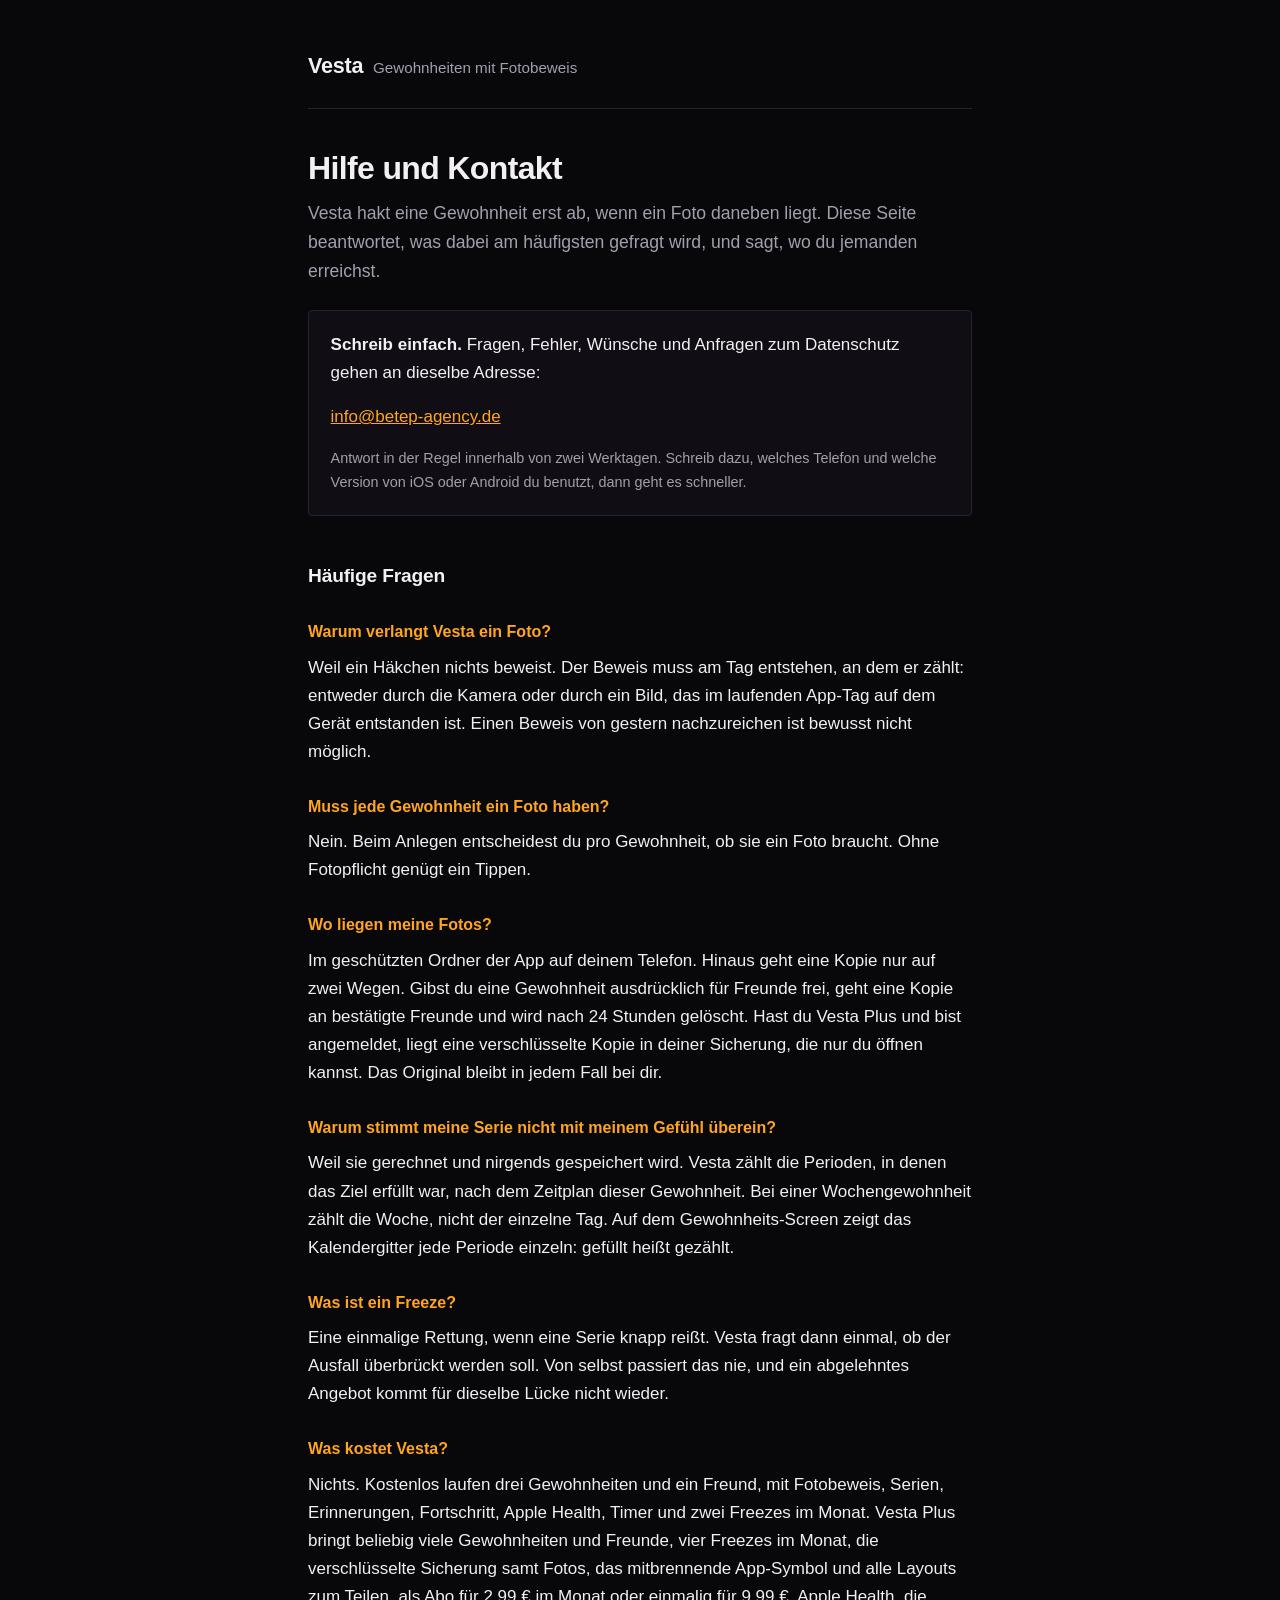
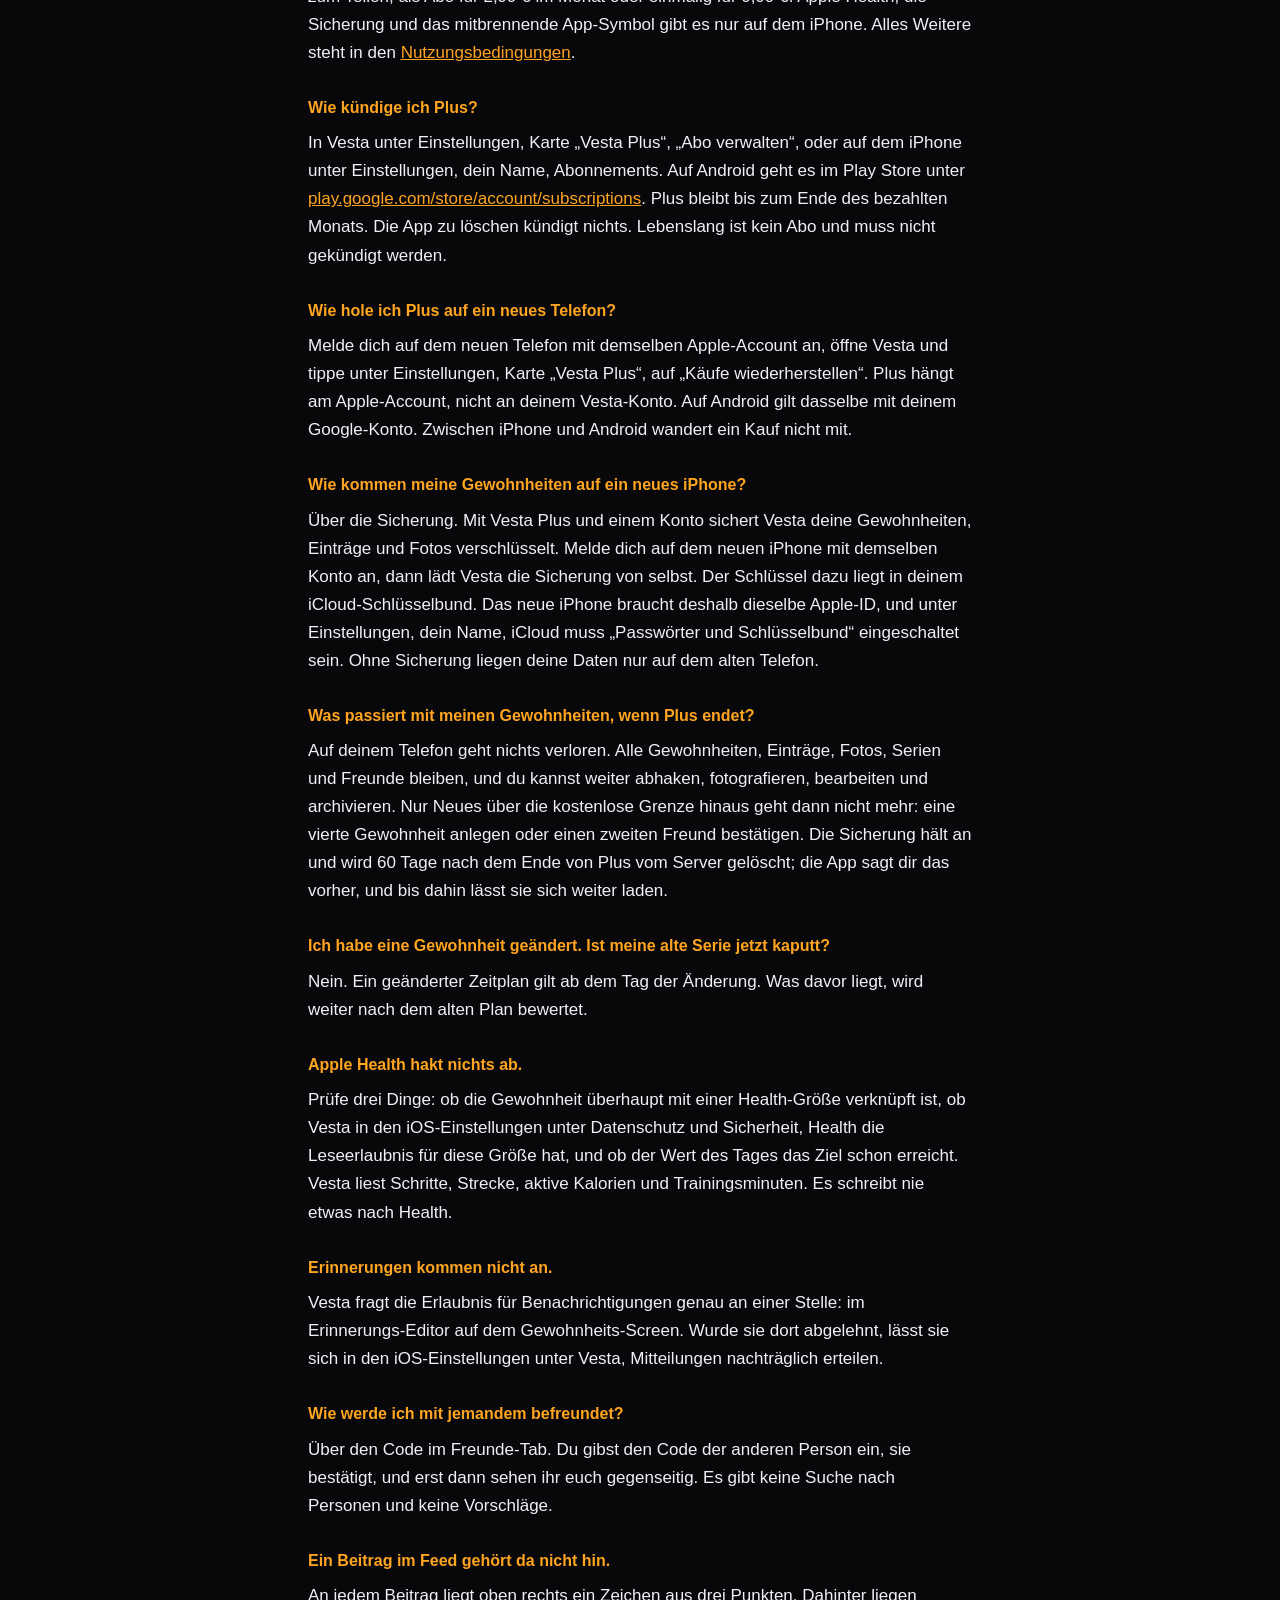
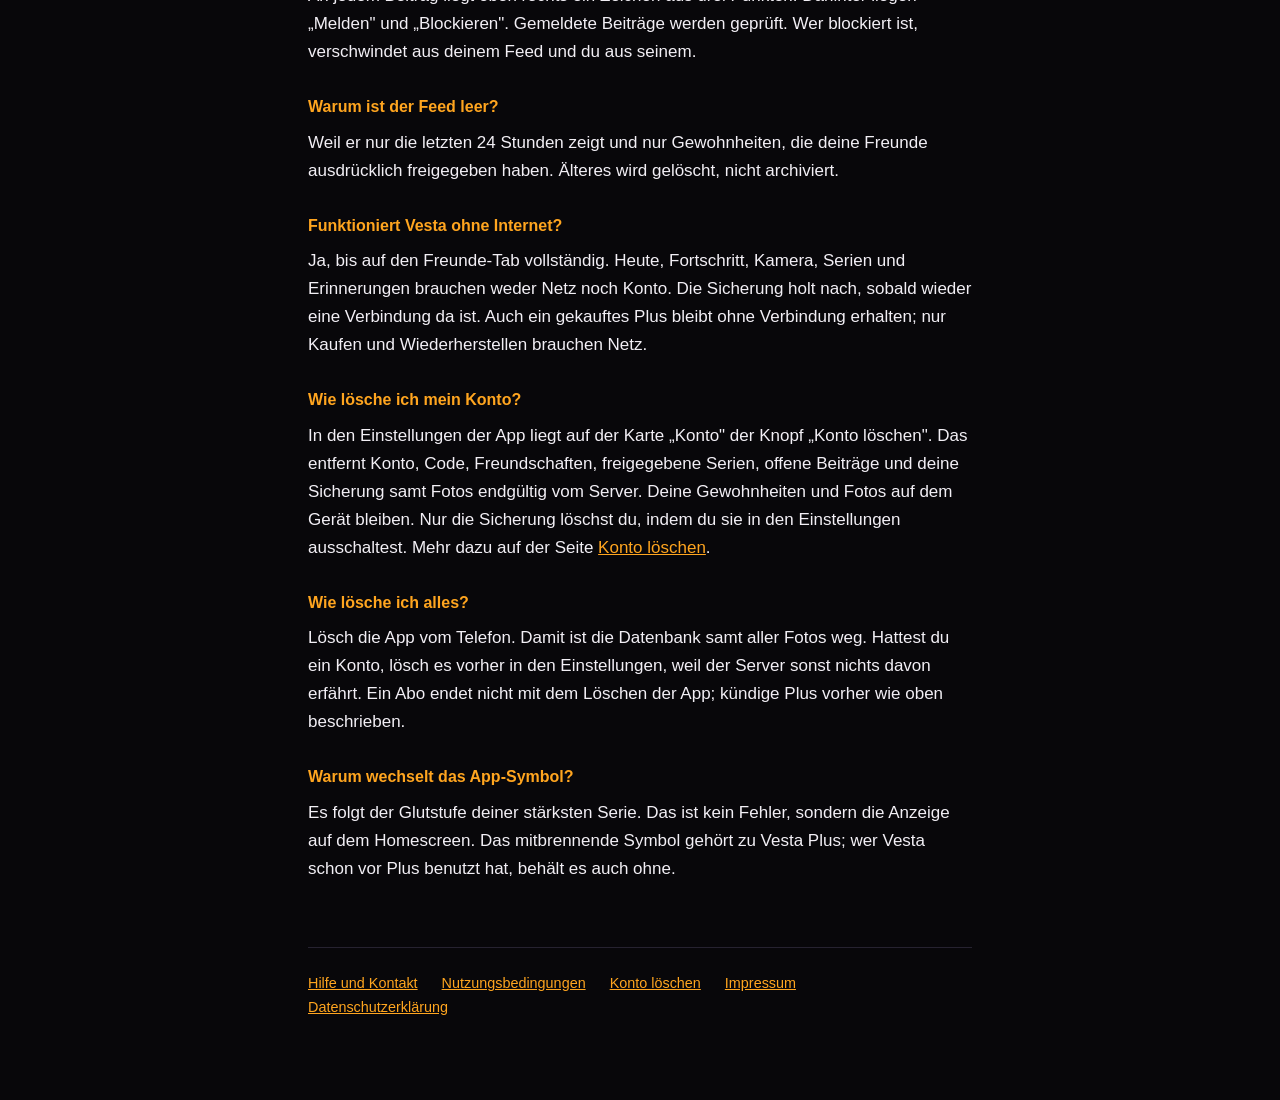
==== commit e63773df: "Welcome Android: invitation page, help and privacy for Google Play Vesta 1.2.0 on Android offers Plu" ====
--- a/index.html
+++ b/index.html
@@ -19,7 +19,7 @@
 <div class="card">
 <p><strong>Schreib einfach.</strong> Fragen, Fehler, Wünsche und Anfragen zum Datenschutz gehen an dieselbe Adresse:</p>
 <p><a href="mailto:info@betep-agency.de">info@betep-agency.de</a></p>
-<p class="meta">Antwort in der Regel innerhalb von zwei Werktagen. Schreib dazu, welches iPhone und welche iOS&#8209;Version du benutzt, dann geht es schneller.</p>
+<p class="meta">Antwort in der Regel innerhalb von zwei Werktagen. Schreib dazu, welches Telefon und welche Version von iOS oder Android du benutzt, dann geht es schneller.</p>
 </div>
 
 <h2>Häufige Fragen</h2>
@@ -40,13 +40,13 @@
 <p>Eine einmalige Rettung, wenn eine Serie knapp reißt. Vesta fragt dann einmal, ob der Ausfall überbrückt werden soll. Von selbst passiert das nie, und ein abgelehntes Angebot kommt für dieselbe Lücke nicht wieder.</p>
 
 <h3>Was kostet Vesta?</h3>
-<p>Nichts. Kostenlos laufen drei Gewohnheiten und ein Freund, mit Fotobeweis, Serien, Erinnerungen, Fortschritt, Apple Health, Timer und zwei Freezes im Monat. Vesta Plus bringt beliebig viele Gewohnheiten und Freunde, vier Freezes im Monat, die verschlüsselte Sicherung samt Fotos, das mitbrennende App&#8209;Symbol und alle Layouts zum Teilen, als Abo für 2,99 € im Monat oder einmalig für 9,99 €. Alles Weitere steht in den <a href="nutzungsbedingungen.html">Nutzungsbedingungen</a>.</p>
+<p>Nichts. Kostenlos laufen drei Gewohnheiten und ein Freund, mit Fotobeweis, Serien, Erinnerungen, Fortschritt, Apple Health, Timer und zwei Freezes im Monat. Vesta Plus bringt beliebig viele Gewohnheiten und Freunde, vier Freezes im Monat, die verschlüsselte Sicherung samt Fotos, das mitbrennende App&#8209;Symbol und alle Layouts zum Teilen, als Abo für 2,99 € im Monat oder einmalig für 9,99 €. Apple Health, die Sicherung und das mitbrennende App&#8209;Symbol gibt es nur auf dem iPhone. Alles Weitere steht in den <a href="nutzungsbedingungen.html">Nutzungsbedingungen</a>.</p>
 
 <h3>Wie kündige ich Plus?</h3>
-<p>In Vesta unter Einstellungen, Karte „Vesta Plus“, „Abo verwalten“, oder auf dem iPhone unter Einstellungen, dein Name, Abonnements. Plus bleibt bis zum Ende des bezahlten Monats. Die App zu löschen kündigt nichts. Lebenslang ist kein Abo und muss nicht gekündigt werden.</p>
+<p>In Vesta unter Einstellungen, Karte „Vesta Plus“, „Abo verwalten“, oder auf dem iPhone unter Einstellungen, dein Name, Abonnements. Auf Android geht es im Play Store unter <a href="https://play.google.com/store/account/subscriptions">play.google.com/store/account/subscriptions</a>. Plus bleibt bis zum Ende des bezahlten Monats. Die App zu löschen kündigt nichts. Lebenslang ist kein Abo und muss nicht gekündigt werden.</p>
 
 <h3>Wie hole ich Plus auf ein neues Telefon?</h3>
-<p>Melde dich auf dem neuen Telefon mit demselben Apple&#8209;Account an, öffne Vesta und tippe unter Einstellungen, Karte „Vesta Plus“, auf „Käufe wiederherstellen“. Plus hängt am Apple&#8209;Account, nicht an deinem Vesta&#8209;Konto.</p>
+<p>Melde dich auf dem neuen Telefon mit demselben Apple&#8209;Account an, öffne Vesta und tippe unter Einstellungen, Karte „Vesta Plus“, auf „Käufe wiederherstellen“. Plus hängt am Apple&#8209;Account, nicht an deinem Vesta&#8209;Konto. Auf Android gilt dasselbe mit deinem Google&#8209;Konto. Zwischen iPhone und Android wandert ein Kauf nicht mit.</p>
 
 <h3>Wie kommen meine Gewohnheiten auf ein neues iPhone?</h3>
 <p>Über die Sicherung. Mit Vesta Plus und einem Konto sichert Vesta deine Gewohnheiten, Einträge und Fotos verschlüsselt. Melde dich auf dem neuen iPhone mit demselben Konto an, dann lädt Vesta die Sicherung von selbst. Der Schlüssel dazu liegt in deinem iCloud&#8209;Schlüsselbund. Das neue iPhone braucht deshalb dieselbe Apple&#8209;ID, und unter Einstellungen, dein Name, iCloud muss „Passwörter und Schlüsselbund“ eingeschaltet sein. Ohne Sicherung liegen deine Daten nur auf dem alten Telefon.</p>
--- a/style.css
+++ b/style.css
@@ -102,3 +102,35 @@
 }
 
 footer.bottom a { margin-right: 1.25rem; }
+
+/* The invitation page (freund/): two buttons and the code to type. */
+
+.actions { margin: 1.5rem 0; }
+
+.button {
+  display: block;
+  text-align: center;
+  padding: 0.85rem 1rem;
+  margin: 0 0 0.75rem;
+  border: 1px solid var(--ember);
+  border-radius: 4px;
+  background: var(--ember);
+  color: var(--bg);
+  font-weight: 600;
+  text-decoration: none;
+}
+
+.button.secondary {
+  background: transparent;
+  color: var(--ember);
+}
+
+.code {
+  font-size: 1.75rem;
+  font-weight: 600;
+  letter-spacing: 0.08em;
+  font-variant-numeric: tabular-nums;
+  margin: 0 0 0.5rem;
+}
+
+[hidden] { display: none !important; }
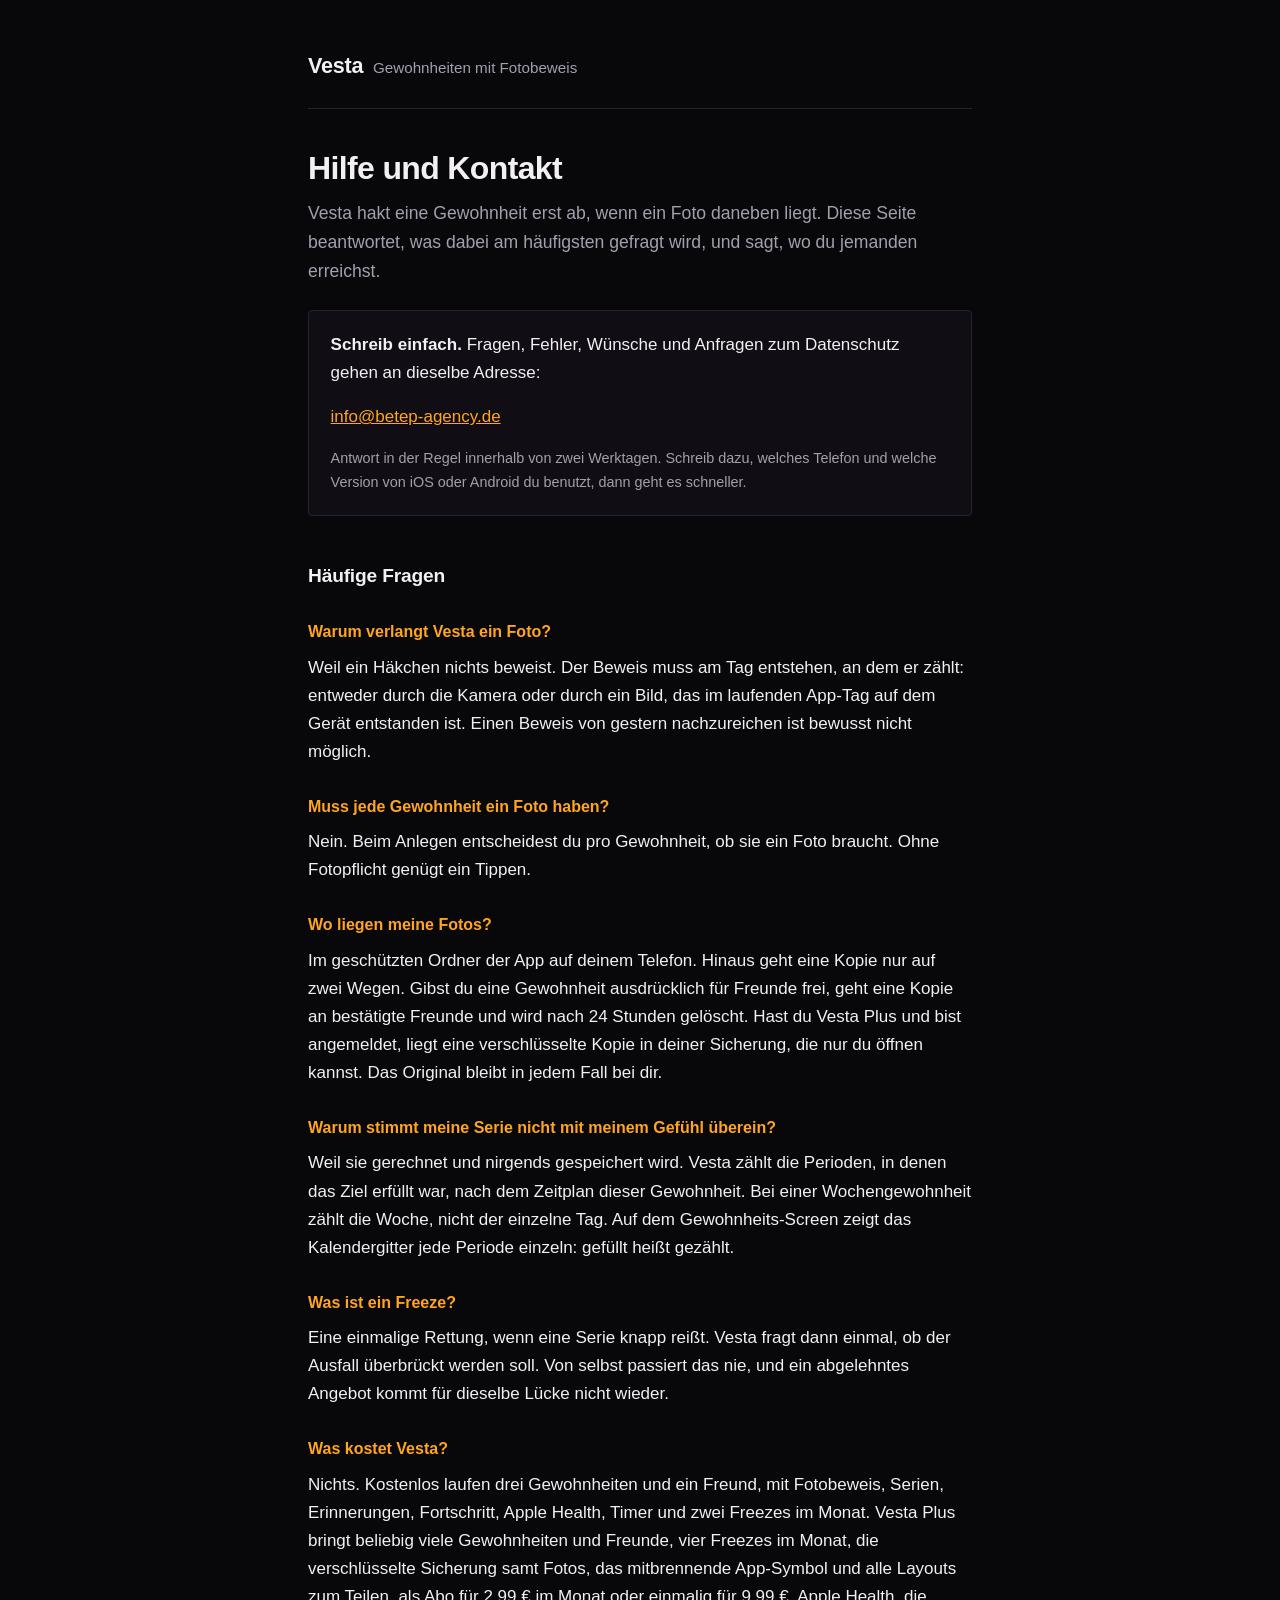
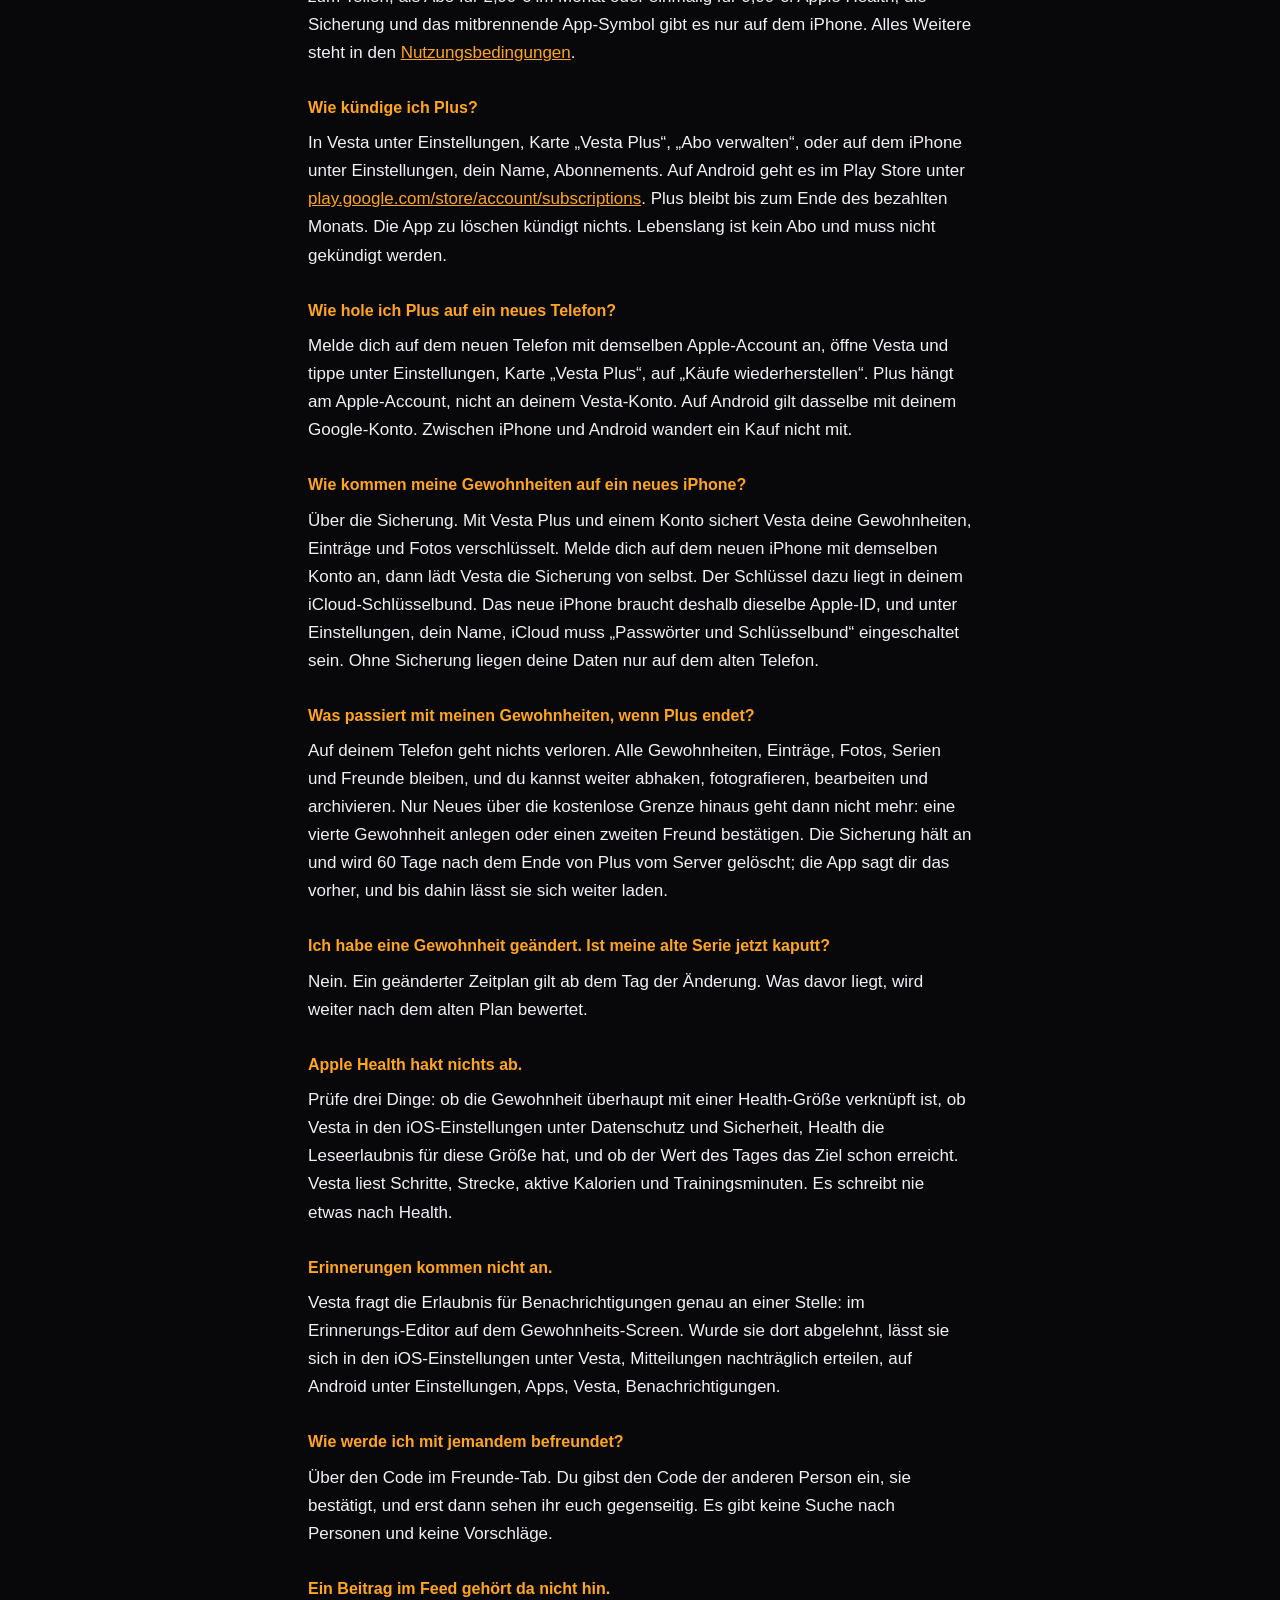
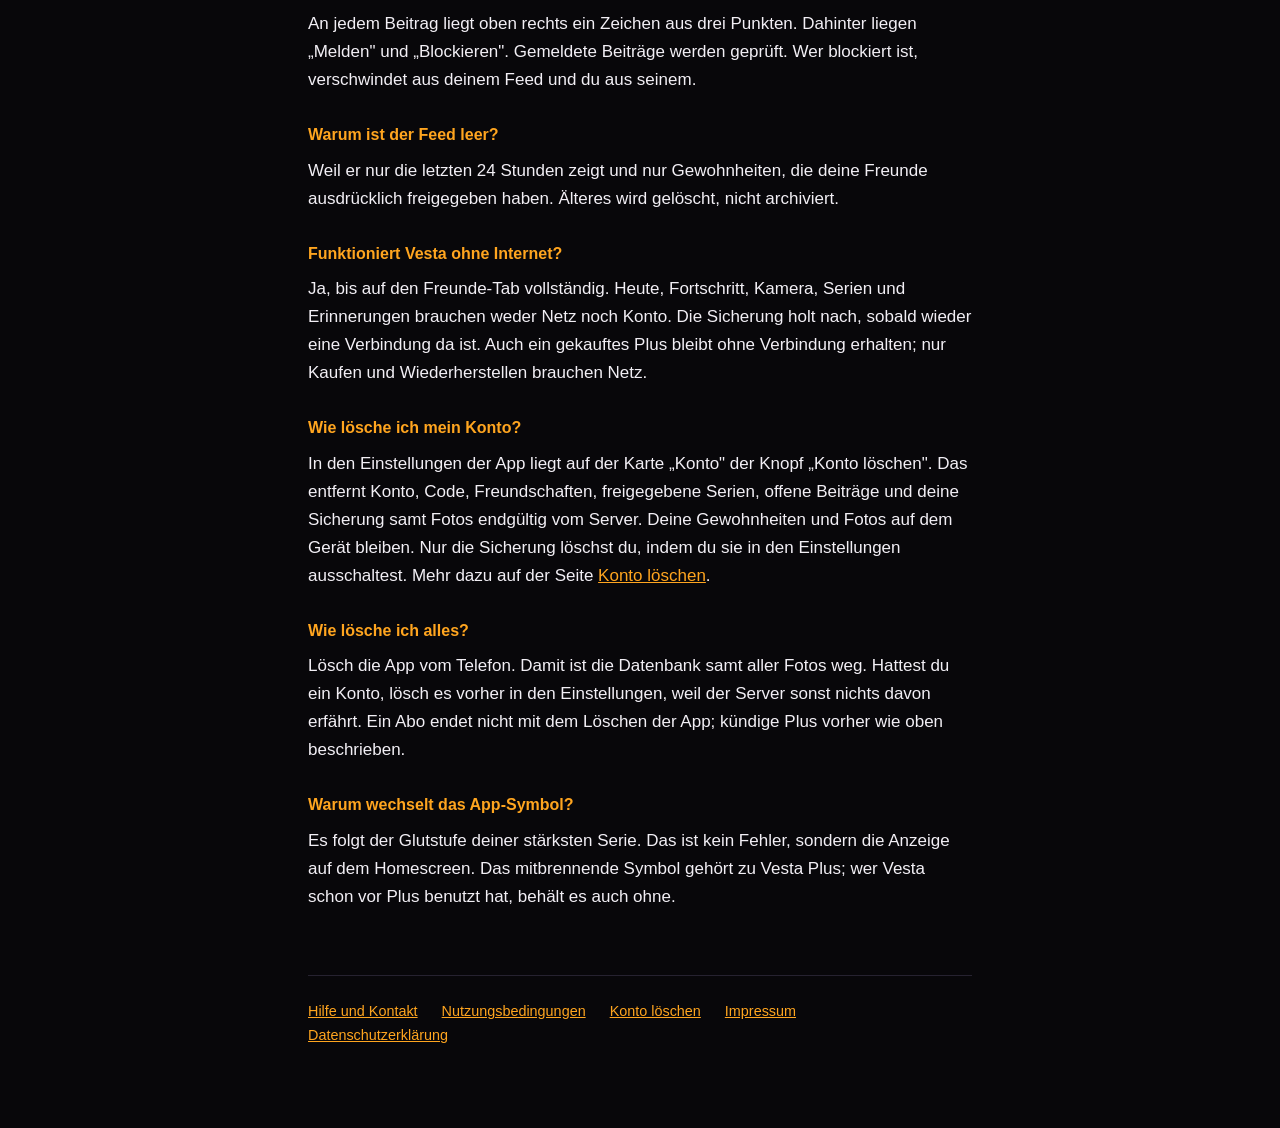
==== commit 98c8e0e7: "Tell Android users where to allow notifications Co-Authored-By: Claude Opus 5.5 <noreply@anthropic.c" ====
--- a/index.html
+++ b/index.html
@@ -61,7 +61,7 @@
 <p>Prüfe drei Dinge: ob die Gewohnheit überhaupt mit einer Health&#8209;Größe verknüpft ist, ob Vesta in den iOS&#8209;Einstellungen unter Datenschutz und Sicherheit, Health die Leseerlaubnis für diese Größe hat, und ob der Wert des Tages das Ziel schon erreicht. Vesta liest Schritte, Strecke, aktive Kalorien und Trainingsminuten. Es schreibt nie etwas nach Health.</p>
 
 <h3>Erinnerungen kommen nicht an.</h3>
-<p>Vesta fragt die Erlaubnis für Benachrichtigungen genau an einer Stelle: im Erinnerungs&#8209;Editor auf dem Gewohnheits&#8209;Screen. Wurde sie dort abgelehnt, lässt sie sich in den iOS&#8209;Einstellungen unter Vesta, Mitteilungen nachträglich erteilen.</p>
+<p>Vesta fragt die Erlaubnis für Benachrichtigungen genau an einer Stelle: im Erinnerungs&#8209;Editor auf dem Gewohnheits&#8209;Screen. Wurde sie dort abgelehnt, lässt sie sich in den iOS&#8209;Einstellungen unter Vesta, Mitteilungen nachträglich erteilen, auf Android unter Einstellungen, Apps, Vesta, Benachrichtigungen.</p>
 
 <h3>Wie werde ich mit jemandem befreundet?</h3>
 <p>Über den Code im Freunde&#8209;Tab. Du gibst den Code der anderen Person ein, sie bestätigt, und erst dann sehen ihr euch gegenseitig. Es gibt keine Suche nach Personen und keine Vorschläge.</p>
